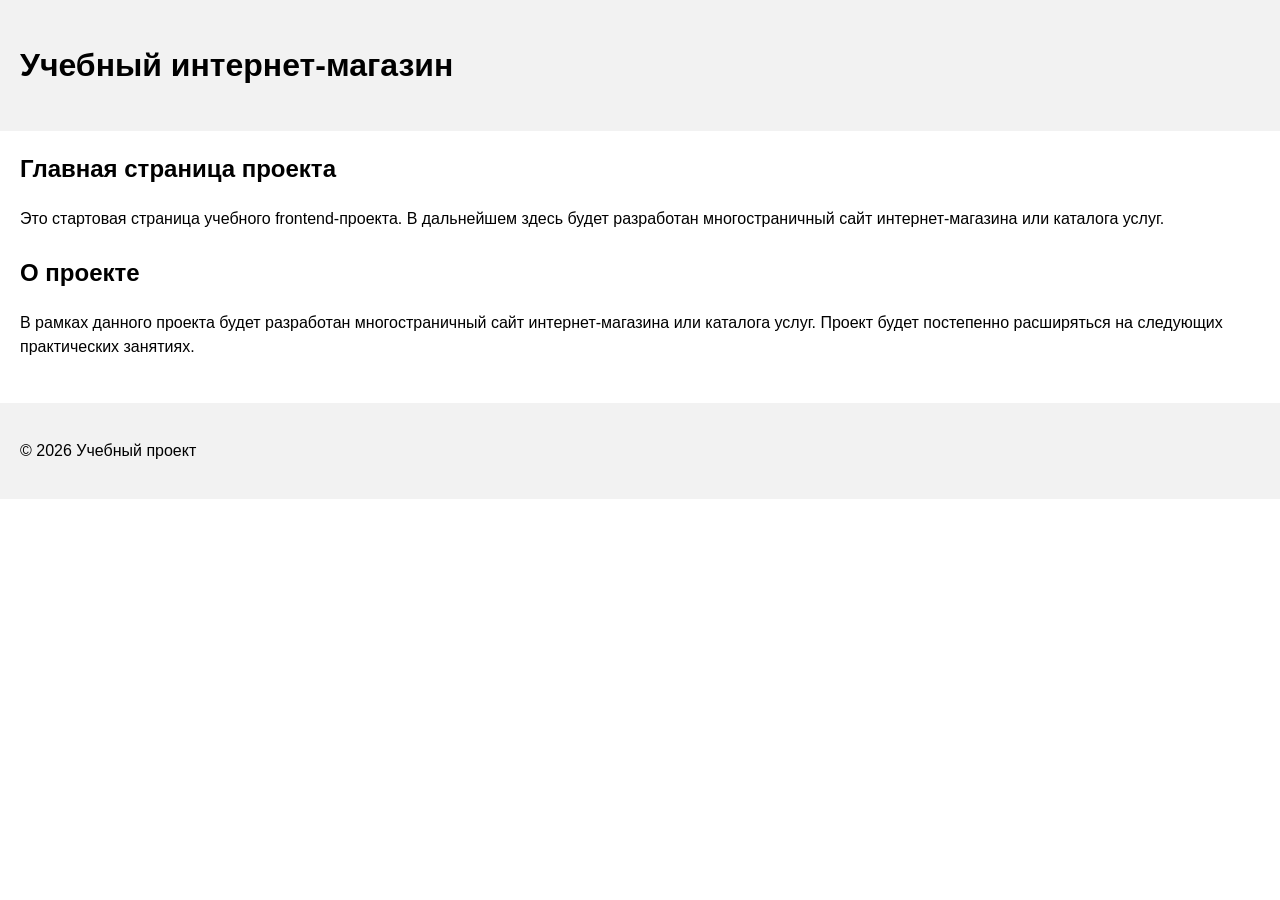
==== index.html @ 3378e0fa "fix: move about section into main" ====
<!DOCTYPE html>
<html lang="ru">
<head>
  <meta charset="UTF-8">
  <meta name="viewport" content="width=device-width, initial-scale=1.0">
  <title>Каталог камней</title>
  <link rel="stylesheet" href="css/style.css">
</head>
<body>
  <header>
    <h1>Учебный интернет-магазин</h1>
  </header>

  <main>
    <section>
      <h2>Главная страница проекта</h2>
      <p>
        Это стартовая страница учебного frontend-проекта.
        В дальнейшем здесь будет разработан многостраничный сайт
        интернет-магазина или каталога услуг.
      </p>
    </section>

    <section>
    <h2>О проекте</h2>
    <p>
        В рамках данного проекта будет разработан многостраничный сайт
        интернет-магазина или каталога услуг. Проект будет постепенно
        расширяться на следующих практических занятиях.
    </p>
    </section>
    
  </main>

    

  <footer>
    <p>&copy; 2026 Учебный проект</p>
  </footer>
</body>
</html>
---- css/style.css ----
body {
  margin: 0;
  font-family: Arial, sans-serif;
  line-height: 1.5;
}

header,
main,
footer {
  padding: 20px;
}

header {
  background-color: #f2f2f2;
}

footer {
  background-color: #f2f2f2;
}

section {
  margin-bottom: 24px;
}

section h2 {
  margin-top: 0;
}
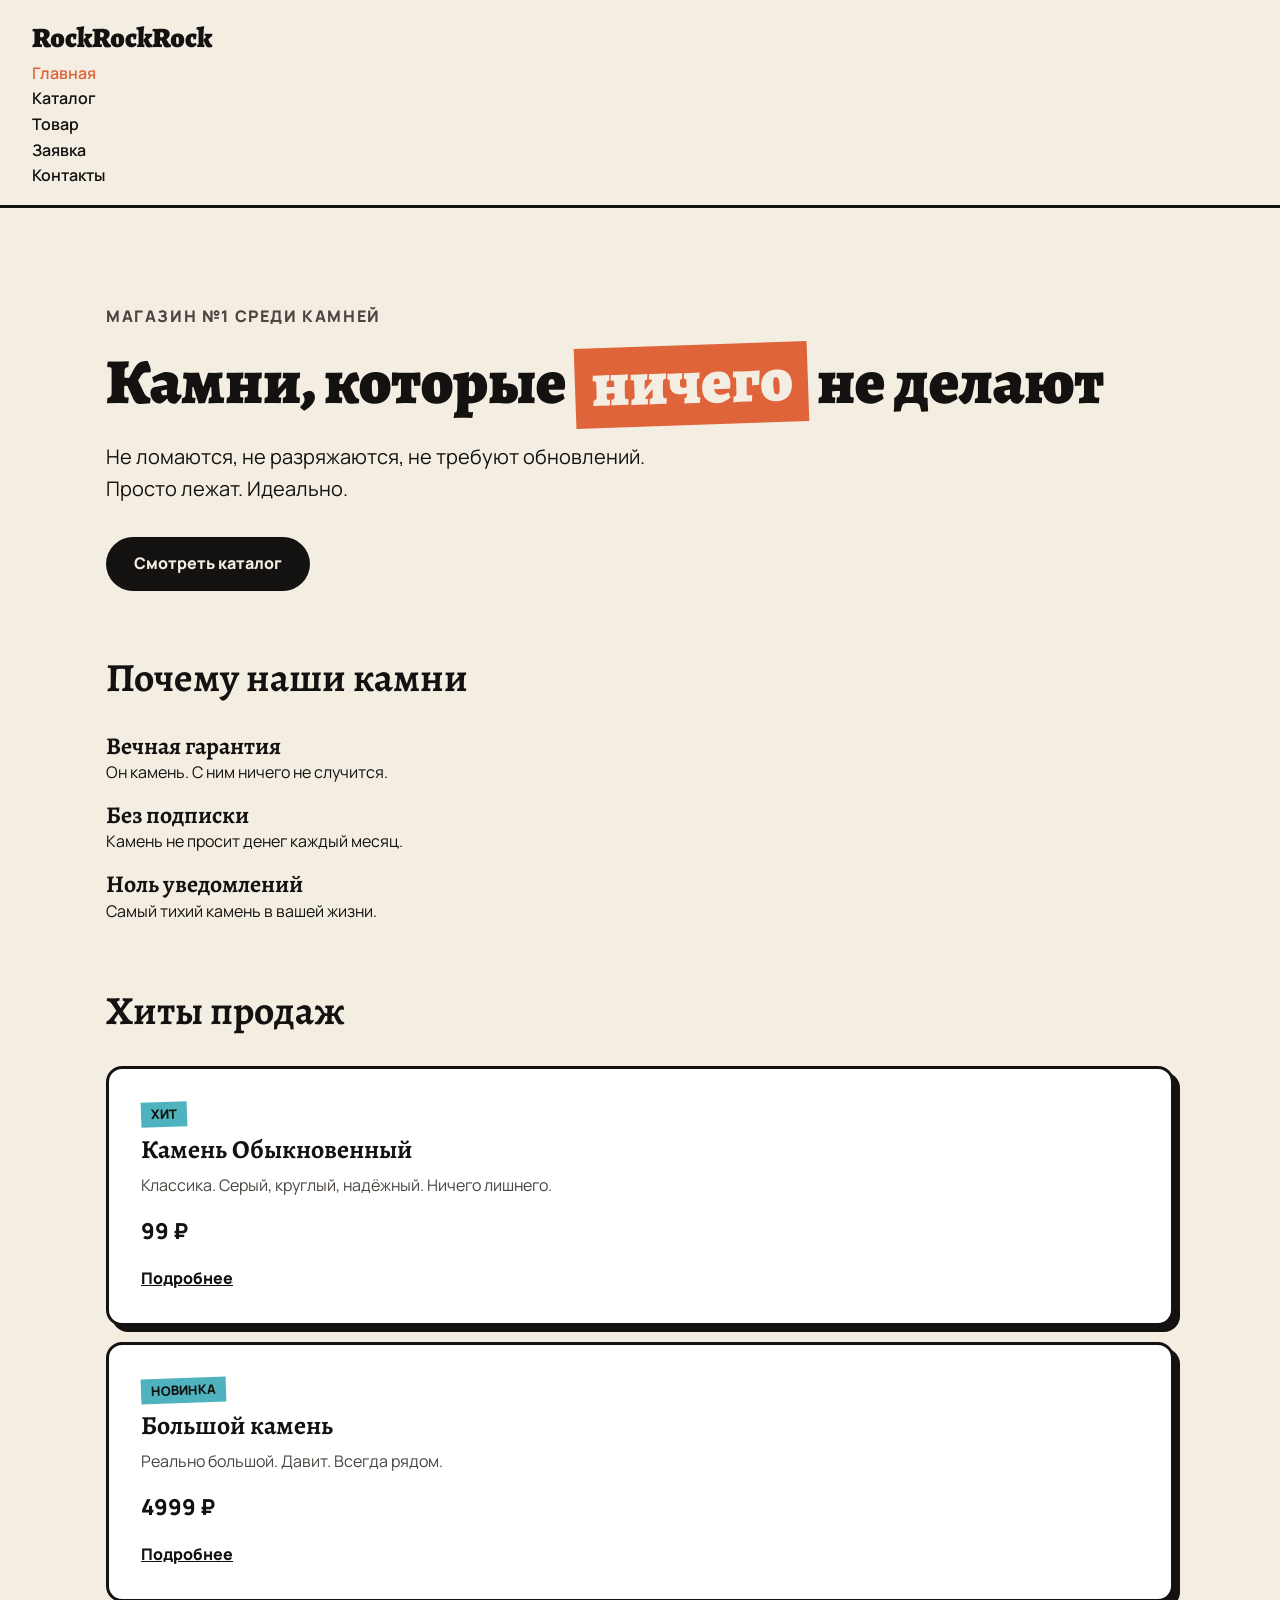
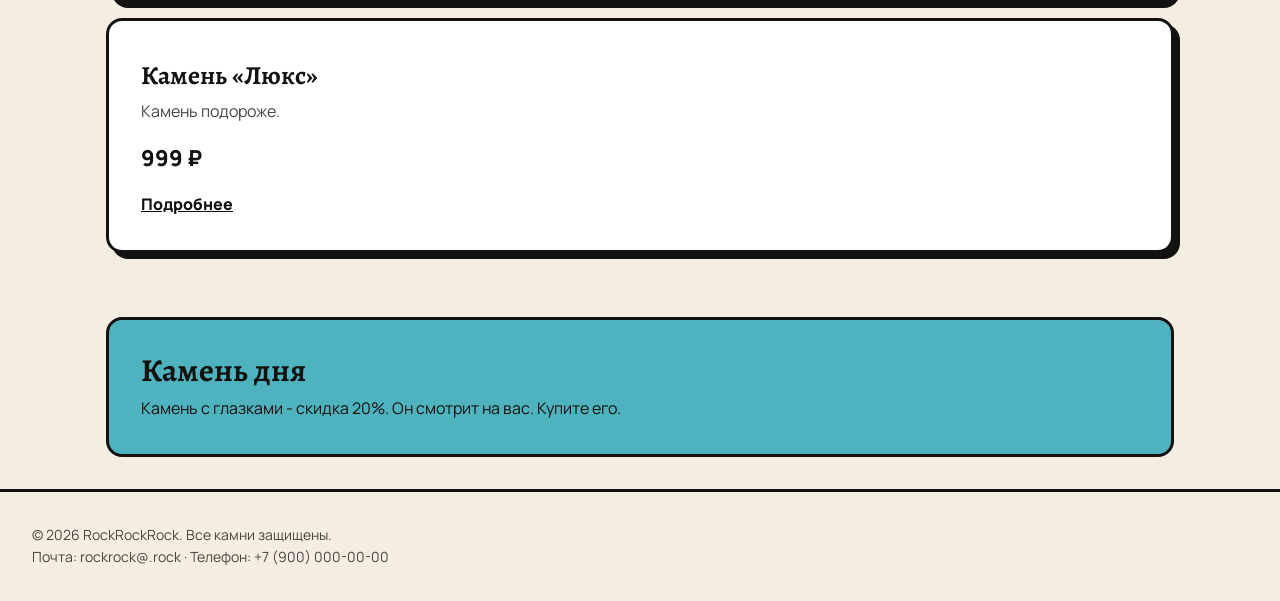
==== commit a6927961: "feat: add home page layout and base styles" ====
--- a/index.html
+++ b/index.html
@@ -1,41 +1,110 @@
 <!DOCTYPE html>
 <html lang="ru">
+
 <head>
-  <meta charset="UTF-8">
-  <meta name="viewport" content="width=device-width, initial-scale=1.0">
-  <title>Каталог камней</title>
-  <link rel="stylesheet" href="css/style.css">
+    <meta charset="UTF-8">
+    <meta name="viewport" content="width=device-width, initial-scale=1.0">
+    <title>RockRockRock</title>
+    <meta name="description" content="Интернет-магазин камней.">
+
+    <link rel="preconnect" href="https://fonts.googleapis.com">
+    <link rel="preconnect" href="https://fonts.gstatic.com" crossorigin>
+    <link
+        href="https://fonts.googleapis.com/css2?family=Alegreya:wght@700;900&family=Manrope:wght@400;500;600;800&display=swap"
+        rel="stylesheet">
+
+    <link rel="stylesheet" href="css/style.css">
 </head>
+
 <body>
-  <header>
-    <h1>Учебный интернет-магазин</h1>
-  </header>
+    <header class="site-header">
+        <a class="site-header__logo" href="index.html">RockRockRock</a>
 
-  <main>
-    <section>
-      <h2>Главная страница проекта</h2>
-      <p>
-        Это стартовая страница учебного frontend-проекта.
-        В дальнейшем здесь будет разработан многостраничный сайт
-        интернет-магазина или каталога услуг.
-      </p>
-    </section>
+        <nav class="site-nav">
+            <ul class="site-nav__list">
+                <li class="site-nav__item"><a class="site-nav__link site-nav__link--active"
+                        href="index.html">Главная</a></li>
+                <li class="site-nav__item"><a class="site-nav__link" href="catalog.html">Каталог</a></li>
+                <li class="site-nav__item"><a class="site-nav__link" href="product.html">Товар</a></li>
+                <li class="site-nav__item"><a class="site-nav__link" href="order.html">Заявка</a></li>
+                <li class="site-nav__item"><a class="site-nav__link" href="contacts.html">Контакты</a></li>
+            </ul>
+        </nav>
+    </header>
 
-    <section>
-    <h2>О проекте</h2>
-    <p>
-        В рамках данного проекта будет разработан многостраничный сайт
-        интернет-магазина или каталога услуг. Проект будет постепенно
-        расширяться на следующих практических занятиях.
-    </p>
-    </section>
-    
-  </main>
 
-    
 
-  <footer>
-    <p>&copy; 2026 Учебный проект</p>
-  </footer>
+    <main class="page">
+        <section class="hero">
+            <p class="hero__label">Магазин №1 среди камней</p>
+            <h1 class="hero__title">Камни, которые <span class="hero__accent">ничего</span> не&nbsp;делают</h1>
+            <p class="hero__text">Не ломаются, не разряжаются, не требуют обновлений. Просто лежат. Идеально.</p>
+            <a class="button" href="catalog.html">Смотреть каталог</a>
+        </section>
+
+        <section class="advantages" id="advantages">
+            <h2 class="section-title">Почему наши камни</h2>
+            <ul class="advantages__list">
+                <li class="advantages__item">
+                    <h3 class="advantages__title">Вечная гарантия</h3>
+                    <p class="advantages__text">Он камень. С ним ничего не случится.</p>
+                </li>
+                <li class="advantages__item">
+                    <h3 class="advantages__title">Без подписки</h3>
+                    <p class="advantages__text">Камень не просит денег каждый месяц.</p>
+                </li>
+                <li class="advantages__item">
+                    <h3 class="advantages__title">Ноль уведомлений</h3>
+                    <p class="advantages__text">Самый тихий камень в вашей жизни.</p>
+                </li>
+            </ul>
+        </section>
+
+
+
+        <section class="popular" id="popular">
+            <h2 class="section-title">Хиты продаж</h2>
+
+            <div class="popular__grid">
+                <article class="product-card">
+                    <span class="product-card__badge">Хит</span>
+                    <h3 class="product-card__title">Камень Обыкновенный</h3>
+                    <p class="product-card__description">Классика. Серый, круглый, надёжный. Ничего лишнего.</p>
+                    <p class="product-card__price">99 ₽</p>
+                    <a class="product-card__link" href="product.html">Подробнее</a>
+                </article>
+
+                <article class="product-card">
+                    <span class="product-card__badge">Новинка</span>
+                    <h3 class="product-card__title">Большой камень</h3>
+                    <p class="product-card__description">Реально большой. Давит. Всегда рядом.</p>
+                    <p class="product-card__price">4999 ₽</p>
+                    <a class="product-card__link" href="product.html">Подробнее</a>
+                </article>
+
+                <article class="product-card">
+                    <h3 class="product-card__title">Камень «Люкс»</h3>
+                    <p class="product-card__description">Камень подороже.</p>
+                    <p class="product-card__price">999 ₽</p>
+                    <a class="product-card__link" href="product.html">Подробнее</a>
+                </article>
+            </div>
+        </section>
+
+        <aside class="promo">
+            <h2 class="promo__title">Камень дня</h2>
+            <p class="promo__text">Камень с глазками - скидка 20%. Он смотрит на вас. Купите его.</p>
+        </aside>
+    </main>
+
+
+
+
+
+    <footer class="site-footer" id="contacts">
+        <p class="site-footer__text">© 2026 RockRockRock. Все камни защищены.</p>
+        <p class="site-footer__text">Почта: rockrock@.rock · Телефон: +7 (900) 000-00-00</p>
+    </footer>
 </body>
+
 </html>
--- a/css/style.css
+++ b/css/style.css
@@ -1,27 +1,215 @@
+:root {
+  --color-bg: #f3ede2;
+  --color-surface: #ffffff;
+  --color-text: #141210;
+  --color-text-muted: #4a4540;
+  --color-accent: #e0643a;
+  --color-accent-2: #4fb3bf;
+  --color-border: #141210;
+
+  --font-text: "Manrope", sans-serif;
+  --font-title: "Alegreya", serif;
+
+  --space-sm: 8px;
+  --space-md: 16px;
+  --space-lg: 32px;
+  --space-xl: 64px;
+
+  --radius-sm: 8px;
+  --radius-md: 16px;
+}
+
+/* сброс стилей */
+*,
+*::before,
+*::after {
+  box-sizing: border-box;
+}
+
+body,
+h1, h2, h3,
+p,
+ul {
+  margin: 0;
+}
+
+ul {
+  padding: 0;
+  list-style: none;
+}
+
+img {
+  max-width: 100%;
+  display: block;
+}
+
+
+/* main */
 body {
-  margin: 0;
-  font-family: Arial, sans-serif;
-  line-height: 1.5;
-}
-
-header,
-main,
-footer {
-  padding: 20px;
-}
-
-header {
-  background-color: #f2f2f2;
-}
-
-footer {
-  background-color: #f2f2f2;
-}
-
-section {
-  margin-bottom: 24px;
-}
-
-section h2 {
-  margin-top: 0;
-}+  font-family: var(--font-text);
+  font-width: 500;
+  font-size: 16px;
+  line-height: 1.6;
+  color: var(--color-text);
+  background-color: var(--color-bg);
+}
+
+h1, h2, h3 {
+  font-family: var(--font-title);
+  line-height: 1.15;
+}
+
+a {
+  color: inherit;
+}
+
+.page {
+  max-width: 1100px;
+  margin: 0 auto;
+  padding: var(--space-lg) var(--space-md);
+}
+
+/* header, navlink, footer */
+
+.site-header {
+  padding: var(--space-md) var(--space-lg);
+  border-bottom: 3px solid var(--color-border);
+  background-color: var(--color-bg);
+}
+
+.site-header__logo {
+  font-family: var(--font-title);
+  font-size: 28px;
+  font-weight: 900;
+  text-decoration: none;
+}
+
+.site-nav__link {
+  font-weight: 600;
+  text-decoration: none;
+}
+
+.site-nav__link--active {
+  color: var(--color-accent);
+}
+
+.site-footer {
+  padding: var(--space-lg);
+  border-top: 3px solid var(--color-border);
+  color: var(--color-text-muted);
+  font-size: 14px;
+}
+
+
+/* смешные заголовки */
+.hero {
+  padding: var(--space-xl) 0;
+}
+
+.hero__label {
+  font-weight: 800;
+  text-transform: uppercase;
+  letter-spacing: 0.1em;
+  color: var(--color-text-muted);
+}
+
+.hero__title {
+  font-size: 64px;
+  font-weight: 900;
+  margin: var(--space-md) 0;
+}
+
+.hero__accent {
+  display: inline-block;
+  background-color: var(--color-accent);
+  color: var(--color-bg);
+  padding: 0 16px 6px;
+  transform: rotate(-2deg);
+}
+
+
+.hero__text {
+  font-size: 20px;
+  max-width: 560px;
+  margin-bottom: var(--space-lg);
+}
+
+.section-title {
+  font-size: 40px;
+  margin-bottom: var(--space-lg);
+}
+
+
+/* Секции, карточки, кнопки, боковая история */
+.advantages,
+.popular {
+  margin-bottom: var(--space-xl);
+}
+
+.advantages__item {
+  margin-bottom: var(--space-md);
+}
+
+.advantages__title {
+  font-size: 24px;
+}
+
+.product-card {
+  background-color: var(--color-surface);
+  border: 3px solid var(--color-border);
+  border-radius: var(--radius-md);
+  padding: var(--space-lg);
+  margin-bottom: var(--space-md);
+  box-shadow: 6px 6px 0 var(--color-border);
+}
+
+.product-card__badge {
+  display: inline-block;
+  background-color: var(--color-accent-2);
+  padding: 2px 10px;
+  font-size: 13px;
+  font-weight: 800;
+  transform: rotate(-2deg);
+  text-transform: uppercase;
+}
+
+.product-card__title {
+  font-size: 26px;
+  margin: var(--space-sm) 0;
+}
+
+.product-card__description {
+  color: var(--color-text-muted);
+}
+
+.product-card__price {
+  font-size: 22px;
+  font-weight: 800;
+  margin: var(--space-md) 0;
+}
+
+.product-card__link {
+  font-weight: 800;
+}
+
+.button {
+  display: inline-block;
+  padding: 14px 28px;
+  background-color: var(--color-text);
+  color: var(--color-bg);
+  font-weight: 800;
+  text-decoration: none;
+  border-radius: 999px;
+}
+
+.promo {
+  background-color: var(--color-accent-2);
+  border: 3px solid var(--color-border);
+  border-radius: var(--radius-md);
+  padding: var(--space-lg);
+}
+
+.promo__title {
+  font-size: 32px;
+  margin-bottom: var(--space-sm);
+}
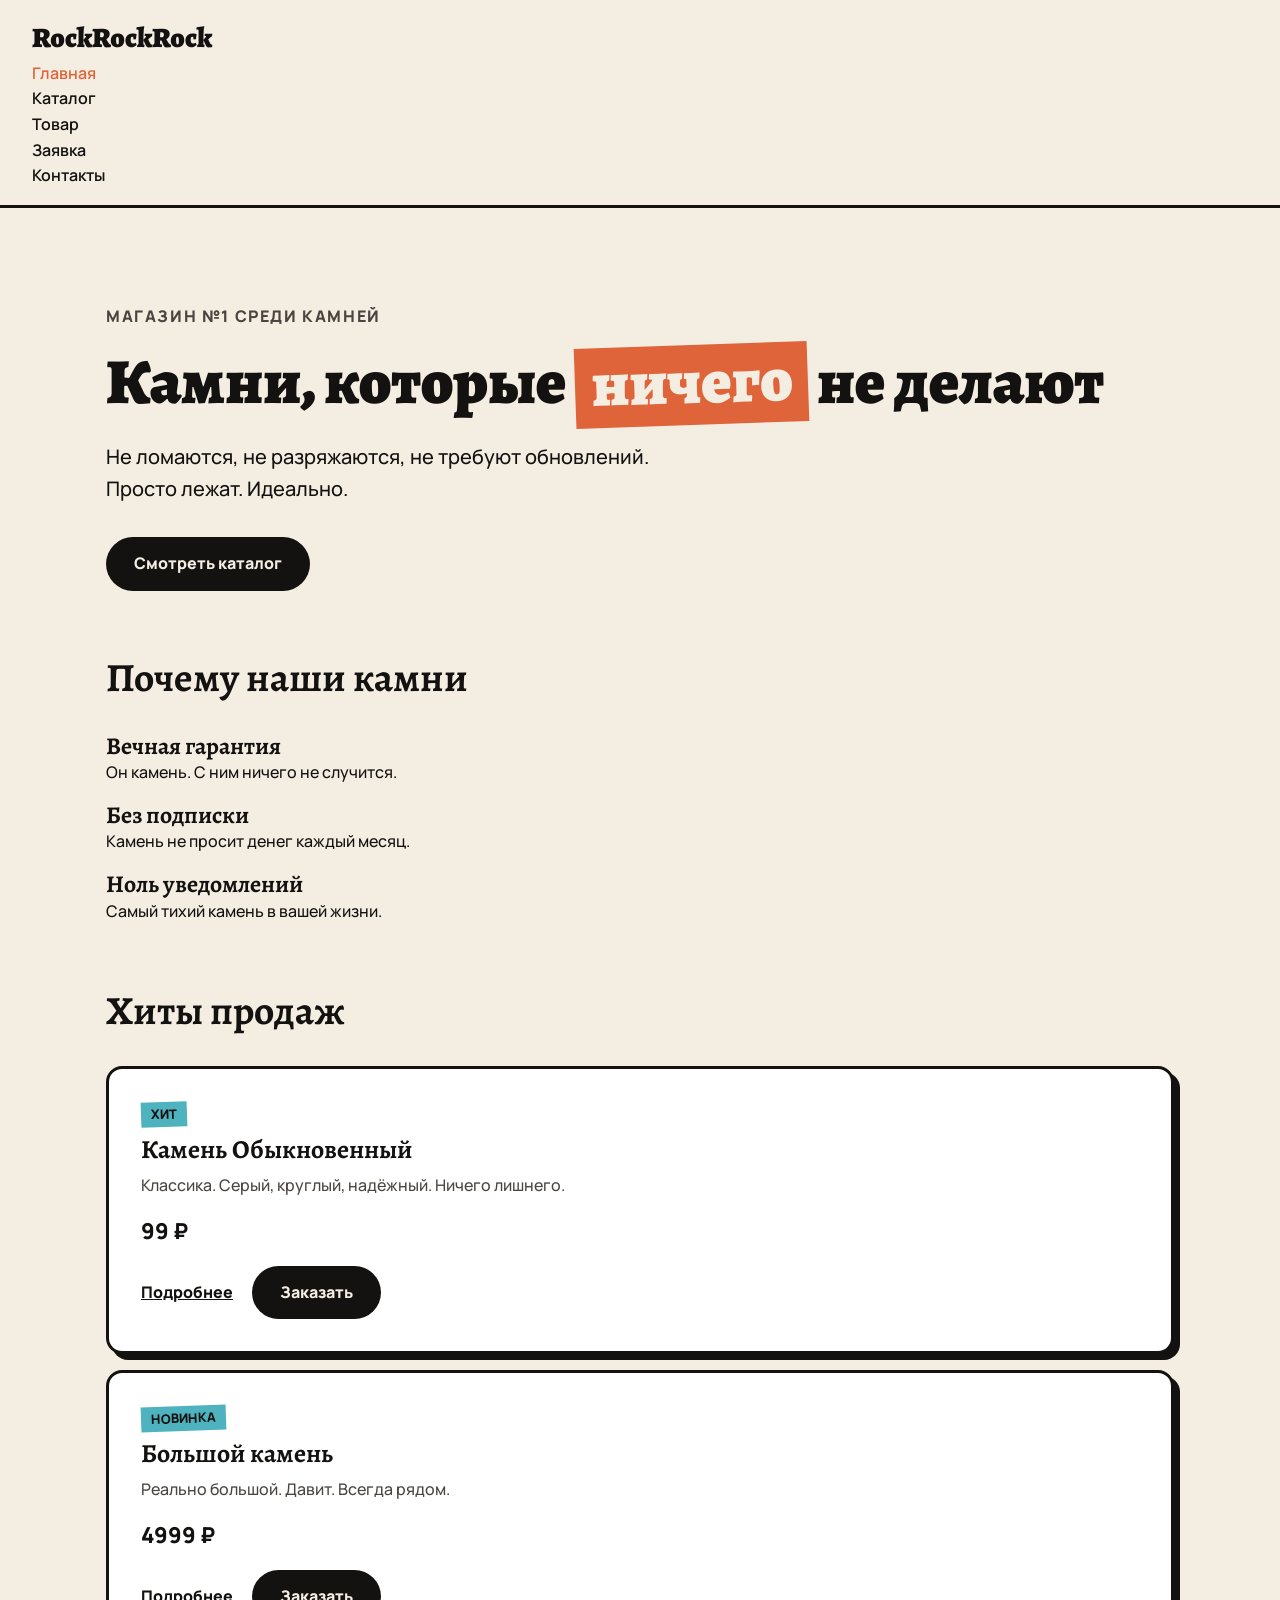
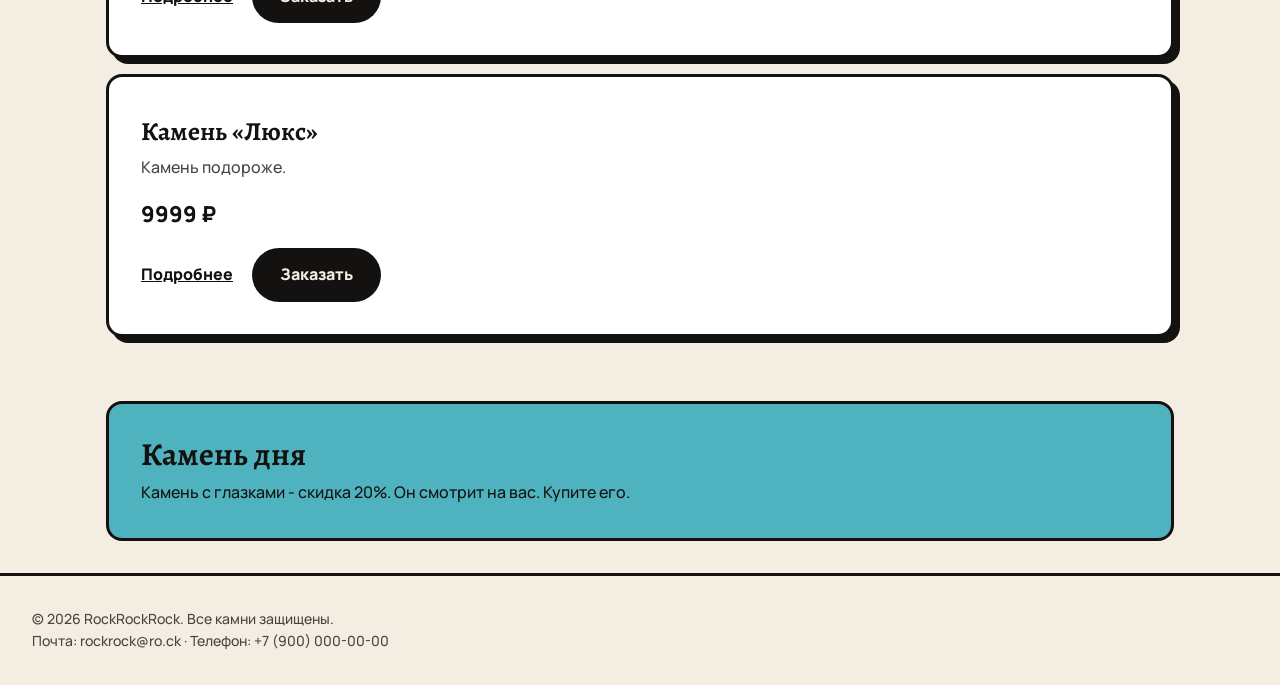
==== commit 3e33b5f3: "feat: add order form with modal dialog and validation" ====
--- a/index.html
+++ b/index.html
@@ -14,6 +14,8 @@
         rel="stylesheet">
 
     <link rel="stylesheet" href="css/style.css">
+    <script src="js/main.js" defer></script>
+
 </head>
 
 <body>
@@ -40,6 +42,7 @@
             <h1 class="hero__title">Камни, которые <span class="hero__accent">ничего</span> не&nbsp;делают</h1>
             <p class="hero__text">Не ломаются, не разряжаются, не требуют обновлений. Просто лежат. Идеально.</p>
             <a class="button" href="catalog.html">Смотреть каталог</a>
+
         </section>
 
         <section class="advantages" id="advantages">
@@ -72,6 +75,10 @@
                     <p class="product-card__description">Классика. Серый, круглый, надёжный. Ничего лишнего.</p>
                     <p class="product-card__price">99 ₽</p>
                     <a class="product-card__link" href="product.html">Подробнее</a>
+                    <button class="button product-card__button" type="button" data-product="Камень Обыкновенный">
+                        Заказать
+                    </button>
+
                 </article>
 
                 <article class="product-card">
@@ -80,13 +87,19 @@
                     <p class="product-card__description">Реально большой. Давит. Всегда рядом.</p>
                     <p class="product-card__price">4999 ₽</p>
                     <a class="product-card__link" href="product.html">Подробнее</a>
+                    <button class="button product-card__button" type="button" data-product="Большой камень">
+                        Заказать
+                    </button>
                 </article>
 
                 <article class="product-card">
                     <h3 class="product-card__title">Камень «Люкс»</h3>
                     <p class="product-card__description">Камень подороже.</p>
-                    <p class="product-card__price">999 ₽</p>
+                    <p class="product-card__price">9999 ₽</p>
                     <a class="product-card__link" href="product.html">Подробнее</a>
+                    <button class="button product-card__button" type="button" data-product="Камень «Люкс»">
+                        Заказать
+                    </button>
                 </article>
             </div>
         </section>
@@ -95,6 +108,71 @@
             <h2 class="promo__title">Камень дня</h2>
             <p class="promo__text">Камень с глазками - скидка 20%. Он смотрит на вас. Купите его.</p>
         </aside>
+
+
+        <!-- модальное окно -->
+        <dialog class="order-dialog" id="order-dialog" aria-labelledby="order-dialog-title">
+            <h2 class="order-dialog__title" id="order-dialog-title">Оформление заявки</h2>
+
+            <form class="order-form" id="order-form" action="#" method="post" novalidate>
+                <input id="selected-product" name="selected-product" type="hidden">
+
+                <div class="order-form__field">
+                    <label class="order-form__label" for="order-name">Имя</label>
+                    <input class="order-form__input" id="order-name" name="name" type="text"
+                        placeholder="Как вас зовут?" minlength="2" autocomplete="given-name" required>
+                </div>
+
+                <div class="order-form__field">
+                    <label class="order-form__label" for="order-email">E-mail</label>
+                    <input class="order-form__input" id="order-email" name="email" type="email"
+                        placeholder="example@mail.ru" autocomplete="email" required>
+                </div>
+
+                <div class="order-form__field">
+                    <label class="order-form__label" for="order-phone">Телефон</label>
+                    <input class="order-form__input" id="order-phone" name="phone" type="tel" inputmode="tel"
+                        placeholder="+7 (900) 000-00-00" pattern="^\+7 \(\d{3}\) \d{3}-\d{2}-\d{2}$" required>
+                    <small class="order-form__hint">Формат: +7 (900) 000-00-00</small>
+                </div>
+
+                <div class="order-form__field">
+                    <label class="order-form__label" for="order-date">Когда доставить камень</label>
+                    <input class="order-form__input" id="order-date" name="date" type="date">
+                </div>
+
+                <div class="order-form__field">
+                    <label class="order-form__label" for="order-topic">Тема заявки</label>
+                    <select class="order-form__input" id="order-topic" name="topic" required>
+                        <option value="">Выберите тему</option>
+                        <option value="product">Заказ камня</option>
+                        <option value="consultation">Консультация по камням</option>
+                        <option value="delivery">Доставка</option>
+                    </select>
+                </div>
+
+                <div class="order-form__field">
+                    <label class="order-form__label" for="order-comment">Комментарий</label>
+                    <textarea class="order-form__input" id="order-comment" name="comment" rows="4"
+                        placeholder="Пожелания к камню"></textarea>
+                </div>
+
+                <div class="order-form__field order-form__field--checkbox">
+                    <input id="order-agreement" name="agreement" type="checkbox" required>
+                    <label for="order-agreement">Я согласен на обработку данных</label>
+                </div>
+
+                <div class="order-form__actions">
+                    <button class="button button--ghost" type="button" id="close-order-dialog">Закрыть</button>
+                    <button class="button" type="submit">Отправить заявку</button>
+                </div>
+            </form>
+        </dialog>
+
+        <p class="success-message" id="success-message" role="status" hidden>
+            Форма успешно отправлена! Камень уже собирается в путь.
+        </p>
+
     </main>
 
 
@@ -103,7 +181,7 @@
 
     <footer class="site-footer" id="contacts">
         <p class="site-footer__text">© 2026 RockRockRock. Все камни защищены.</p>
-        <p class="site-footer__text">Почта: rockrock@.rock · Телефон: +7 (900) 000-00-00</p>
+        <p class="site-footer__text">Почта: rockrock@ro.ck · Телефон: +7 (900) 000-00-00</p>
     </footer>
 </body>
 
--- a/css/style.css
+++ b/css/style.css
@@ -17,6 +17,8 @@
 
   --radius-sm: 8px;
   --radius-md: 16px;
+  --color-danger: #c62828;
+
 }
 
 /* сброс стилей */
@@ -47,7 +49,7 @@
 /* main */
 body {
   font-family: var(--font-text);
-  font-width: 500;
+  font-weight: 500;
   font-size: 16px;
   line-height: 1.6;
   color: var(--color-text);
@@ -140,7 +142,7 @@
 }
 
 
-/* Секции, карточки, кнопки, боковая история */
+/* секции, карточки, кнопки, боковая история */
 .advantages,
 .popular {
   margin-bottom: var(--space-xl);
@@ -213,3 +215,104 @@
   font-size: 32px;
   margin-bottom: var(--space-sm);
 }
+
+/* кнопки-теги button */
+button.button {
+  border: none;
+  font: inherit;
+  font-weight: 800;
+  cursor: pointer;
+}
+
+.button--ghost {
+  background-color: transparent;
+  color: var(--color-text);
+  box-shadow: inset 0 0 0 3px var(--color-border);
+}
+
+.product-card__button {
+  margin-left: var(--space-md);
+}
+
+/* модальное окно */
+.order-dialog {
+  width: min(100% - 32px, 560px);
+  padding: var(--space-lg);
+  background-color: var(--color-bg);
+  color: var(--color-text);
+  border: 3px solid var(--color-border);
+  border-radius: var(--radius-md);
+  box-shadow: 8px 8px 0 var(--color-border);
+}
+
+.order-dialog::backdrop {
+  background-color: rgba(20, 18, 16, 0.6);
+}
+
+.order-dialog__title {
+  font-size: 32px;
+  margin-bottom: var(--space-lg);
+}
+
+/* форма */
+.order-form__field {
+  margin-bottom: var(--space-md);
+}
+
+.order-form__label {
+  display: block;
+  margin-bottom: 6px;
+  font-weight: 800;
+}
+
+.order-form__input {
+  width: 100%;
+  padding: 10px 14px;
+  background-color: var(--color-surface);
+  border: 2px solid var(--color-border);
+  border-radius: var(--radius-sm);
+  font: inherit;
+}
+
+.order-form__input:focus-visible {
+  outline: 3px solid var(--color-accent-2);
+  outline-offset: 2px;
+}
+
+.order-form__input[aria-invalid="true"] {
+  border-color: var(--color-danger);
+  background-color: #fdecea;
+}
+
+.order-form__hint {
+  display: block;
+  margin-top: 4px;
+  color: var(--color-text-muted);
+  font-size: 13px;
+}
+
+.order-form__field--checkbox {
+  display: flex;
+  align-items: center;
+  gap: var(--space-sm);
+}
+
+.order-form__actions {
+  display: flex;
+  justify-content: flex-end;
+  gap: var(--space-sm);
+  margin-top: var(--space-lg);
+}
+
+/* сообщение об успехе */
+.success-message {
+  position: fixed;
+  right: 24px;
+  bottom: 24px;
+  z-index: 100;
+  padding: var(--space-md) var(--space-lg);
+  background-color: var(--color-accent-2);
+  border: 3px solid var(--color-border);
+  box-shadow: 6px 6px 0 var(--color-border);
+  font-weight: 800;
+}
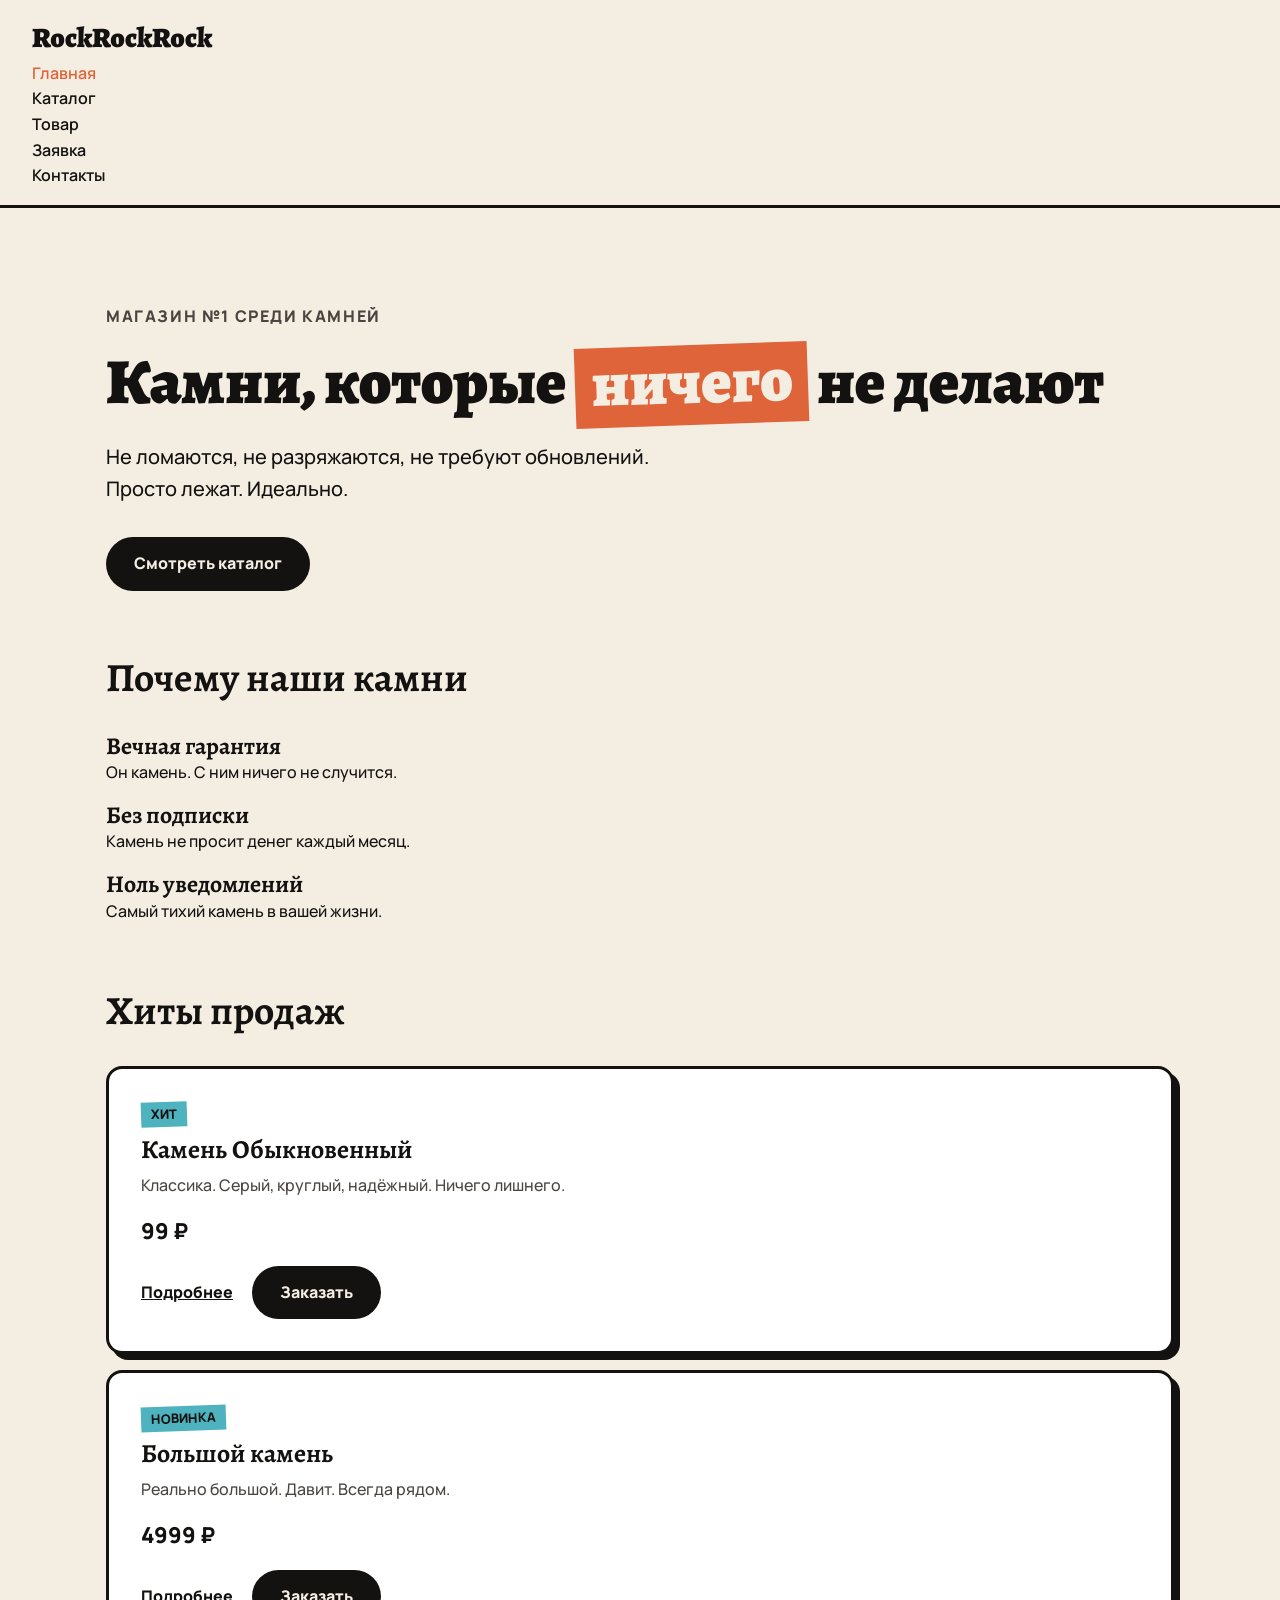
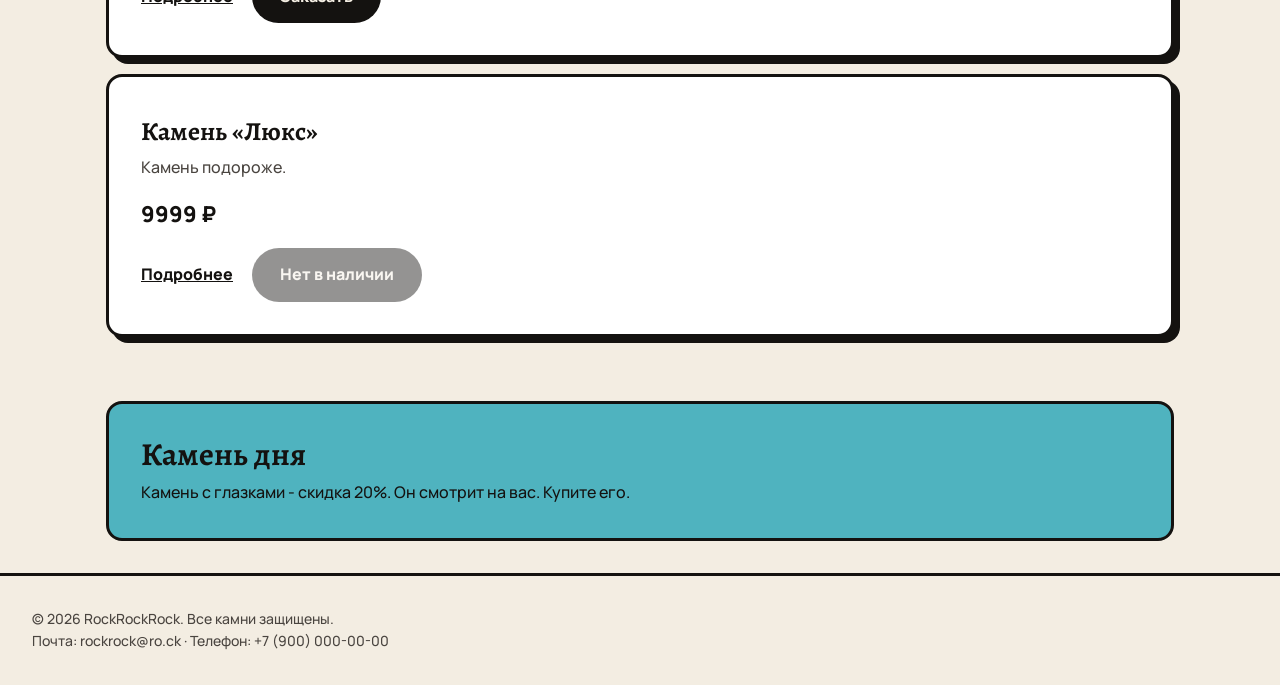
==== commit 052633fc: "feat: organize CSS, add variables and interface states" ====
--- a/index.html
+++ b/index.html
@@ -97,8 +97,8 @@
                     <p class="product-card__description">Камень подороже.</p>
                     <p class="product-card__price">9999 ₽</p>
                     <a class="product-card__link" href="product.html">Подробнее</a>
-                    <button class="button product-card__button" type="button" data-product="Камень «Люкс»">
-                        Заказать
+                    <button class="button product-card__button" type="button" data-product="Камень «Люкс»" disabled>
+                        Нет в наличии
                     </button>
                 </article>
             </div>
--- a/css/style.css
+++ b/css/style.css
@@ -1,4 +1,8 @@
+/* =========================================
+   1. ПЕРЕМЕННЫЕ
+   ========================================= */
 :root {
+  /* цвета */
   --color-bg: #f3ede2;
   --color-surface: #ffffff;
   --color-text: #141210;
@@ -6,22 +10,39 @@
   --color-accent: #e0643a;
   --color-accent-2: #4fb3bf;
   --color-border: #141210;
-
+  --color-danger: #c62828;
+  --color-danger-bg: #fdecea;
+  --color-backdrop: rgba(20, 18, 16, 0.6);
+
+  /* шрифты */
   --font-text: "Manrope", sans-serif;
   --font-title: "Alegreya", serif;
 
+  /* отступы */
+  --space-xs: 4px;
   --space-sm: 8px;
   --space-md: 16px;
   --space-lg: 32px;
   --space-xl: 64px;
 
+  /* скругления */
   --radius-sm: 8px;
   --radius-md: 16px;
-  --color-danger: #c62828;
-
-}
-
-/* сброс стилей */
+  --radius-pill: 999px;
+
+  /* обводки и тени */
+  --border: 3px solid var(--color-border);
+  --shadow: 6px 6px 0 var(--color-border);
+  --shadow-lg: 10px 10px 0 var(--color-border);
+
+  /* анимация */
+  --transition: 0.15s ease;
+}
+
+
+/* =========================================
+   2. СБРОС СТИЛЕЙ
+   ========================================= */
 *,
 *::before,
 *::after {
@@ -46,7 +67,9 @@
 }
 
 
-/* main */
+/* =========================================
+   3. БАЗОВЫЕ СТИЛИ
+   ========================================= */
 body {
   font-family: var(--font-text);
   font-weight: 500;
@@ -63,6 +86,14 @@
 
 a {
   color: inherit;
+  transition: color var(--transition);
+}
+
+/* единый видимый фокус для всех ссылок и кнопок */
+a:focus-visible,
+button:focus-visible {
+  outline: 3px solid var(--color-accent-2);
+  outline-offset: 3px;
 }
 
 .page {
@@ -71,11 +102,71 @@
   padding: var(--space-lg) var(--space-md);
 }
 
-/* header, navlink, footer */
-
+.section-title {
+  font-size: 40px;
+  margin-bottom: var(--space-lg);
+}
+
+
+/* =========================================
+   4. КНОПКИ
+   ========================================= */
+.button {
+  display: inline-block;
+  padding: 14px 28px;
+  background-color: var(--color-text);
+  color: var(--color-bg);
+  font-weight: 800;
+  text-decoration: none;
+  border-radius: var(--radius-pill);
+  transition: transform var(--transition), box-shadow var(--transition), background-color var(--transition);
+}
+
+button.button {
+  border: none;
+  font: inherit;
+  font-weight: 800;
+  cursor: pointer;
+}
+
+/* наведение — кнопка «приподнимается» */
+.button:hover:not(:disabled) {
+  background-color: var(--color-accent);
+  transform: translate(-2px, -2px);
+  box-shadow: 4px 4px 0 var(--color-border);
+}
+
+/* нажатие — кнопка «вдавливается» обратно */
+.button:active:not(:disabled) {
+  transform: translate(0, 0);
+  box-shadow: none;
+}
+
+.button--ghost {
+  background-color: transparent;
+  color: var(--color-text);
+  box-shadow: inset 0 0 0 3px var(--color-border);
+}
+
+.button--ghost:hover:not(:disabled) {
+  background-color: var(--color-text);
+  color: var(--color-bg);
+}
+
+/* выключенная кнопка */
+.button:disabled,
+.button--disabled {
+  opacity: 0.45;
+  cursor: not-allowed;
+}
+
+
+/* =========================================
+   5. ШАПКА И НАВИГАЦИЯ
+   ========================================= */
 .site-header {
   padding: var(--space-md) var(--space-lg);
-  border-bottom: 3px solid var(--color-border);
+  border-bottom: var(--border);
   background-color: var(--color-bg);
 }
 
@@ -91,19 +182,20 @@
   text-decoration: none;
 }
 
+.site-nav__link:hover {
+  color: var(--color-accent);
+  text-decoration: underline;
+  text-underline-offset: 4px;
+}
+
 .site-nav__link--active {
   color: var(--color-accent);
 }
 
-.site-footer {
-  padding: var(--space-lg);
-  border-top: 3px solid var(--color-border);
-  color: var(--color-text-muted);
-  font-size: 14px;
-}
-
-
-/* смешные заголовки */
+
+/* =========================================
+   6. HERO
+   ========================================= */
 .hero {
   padding: var(--space-xl) 0;
 }
@@ -129,20 +221,16 @@
   transform: rotate(-2deg);
 }
 
-
 .hero__text {
   font-size: 20px;
   max-width: 560px;
   margin-bottom: var(--space-lg);
 }
 
-.section-title {
-  font-size: 40px;
-  margin-bottom: var(--space-lg);
-}
-
-
-/* секции, карточки, кнопки, боковая история */
+
+/* =========================================
+   7. ПРЕИМУЩЕСТВА
+   ========================================= */
 .advantages,
 .popular {
   margin-bottom: var(--space-xl);
@@ -156,13 +244,24 @@
   font-size: 24px;
 }
 
+
+/* =========================================
+   8. КАРТОЧКИ ТОВАРОВ
+   ========================================= */
 .product-card {
   background-color: var(--color-surface);
-  border: 3px solid var(--color-border);
+  border: var(--border);
   border-radius: var(--radius-md);
   padding: var(--space-lg);
   margin-bottom: var(--space-md);
-  box-shadow: 6px 6px 0 var(--color-border);
+  box-shadow: var(--shadow);
+  transition: transform var(--transition), box-shadow var(--transition);
+}
+
+/* карточка приподнимается при наведении */
+.product-card:hover {
+  transform: translate(-4px, -4px);
+  box-shadow: var(--shadow-lg);
 }
 
 .product-card__badge {
@@ -194,19 +293,21 @@
   font-weight: 800;
 }
 
-.button {
-  display: inline-block;
-  padding: 14px 28px;
-  background-color: var(--color-text);
-  color: var(--color-bg);
-  font-weight: 800;
-  text-decoration: none;
-  border-radius: 999px;
-}
-
+.product-card__link:hover {
+  color: var(--color-accent);
+}
+
+.product-card__button {
+  margin-left: var(--space-md);
+}
+
+
+/* =========================================
+   9. БОКОВОЙ БЛОК
+   ========================================= */
 .promo {
   background-color: var(--color-accent-2);
-  border: 3px solid var(--color-border);
+  border: var(--border);
   border-radius: var(--radius-md);
   padding: var(--space-lg);
 }
@@ -216,37 +317,22 @@
   margin-bottom: var(--space-sm);
 }
 
-/* кнопки-теги button */
-button.button {
-  border: none;
-  font: inherit;
-  font-weight: 800;
-  cursor: pointer;
-}
-
-.button--ghost {
-  background-color: transparent;
-  color: var(--color-text);
-  box-shadow: inset 0 0 0 3px var(--color-border);
-}
-
-.product-card__button {
-  margin-left: var(--space-md);
-}
-
-/* модальное окно */
+
+/* =========================================
+   10. МОДАЛЬНОЕ ОКНО
+   ========================================= */
 .order-dialog {
   width: min(100% - 32px, 560px);
   padding: var(--space-lg);
   background-color: var(--color-bg);
   color: var(--color-text);
-  border: 3px solid var(--color-border);
+  border: var(--border);
   border-radius: var(--radius-md);
-  box-shadow: 8px 8px 0 var(--color-border);
+  box-shadow: var(--shadow-lg);
 }
 
 .order-dialog::backdrop {
-  background-color: rgba(20, 18, 16, 0.6);
+  background-color: var(--color-backdrop);
 }
 
 .order-dialog__title {
@@ -254,14 +340,17 @@
   margin-bottom: var(--space-lg);
 }
 
-/* форма */
+
+/* =========================================
+   11. ФОРМА
+   ========================================= */
 .order-form__field {
   margin-bottom: var(--space-md);
 }
 
 .order-form__label {
   display: block;
-  margin-bottom: 6px;
+  margin-bottom: var(--space-xs);
   font-weight: 800;
 }
 
@@ -272,21 +361,29 @@
   border: 2px solid var(--color-border);
   border-radius: var(--radius-sm);
   font: inherit;
-}
-
-.order-form__input:focus-visible {
-  outline: 3px solid var(--color-accent-2);
-  outline-offset: 2px;
+  transition: border-color var(--transition), box-shadow var(--transition);
+}
+
+/* поле при наведении */
+.order-form__input:hover {
+  border-color: var(--color-accent-2);
+}
+
+/* поле в фокусе (кликом или табом) */
+.order-form__input:focus {
+  outline: none;
+  border-color: var(--color-accent-2);
+  box-shadow: 4px 4px 0 var(--color-border);
 }
 
 .order-form__input[aria-invalid="true"] {
   border-color: var(--color-danger);
-  background-color: #fdecea;
+  background-color: var(--color-danger-bg);
 }
 
 .order-form__hint {
   display: block;
-  margin-top: 4px;
+  margin-top: var(--space-xs);
   color: var(--color-text-muted);
   font-size: 13px;
 }
@@ -295,6 +392,14 @@
   display: flex;
   align-items: center;
   gap: var(--space-sm);
+}
+
+/* чекбокс в цвет акцента */
+.order-form__field--checkbox input {
+  width: 20px;
+  height: 20px;
+  accent-color: var(--color-accent);
+  cursor: pointer;
 }
 
 .order-form__actions {
@@ -304,15 +409,29 @@
   margin-top: var(--space-lg);
 }
 
-/* сообщение об успехе */
+
+/* =========================================
+   12. СООБЩЕНИЕ ОБ УСПЕХЕ
+   ========================================= */
 .success-message {
   position: fixed;
-  right: 24px;
-  bottom: 24px;
+  right: var(--space-lg);
+  bottom: var(--space-lg);
   z-index: 100;
   padding: var(--space-md) var(--space-lg);
   background-color: var(--color-accent-2);
-  border: 3px solid var(--color-border);
-  box-shadow: 6px 6px 0 var(--color-border);
-  font-weight: 800;
-}
+  border: var(--border);
+  box-shadow: var(--shadow);
+  font-weight: 800;
+}
+
+
+/* =========================================
+   13. ПОДВАЛ
+   ========================================= */
+.site-footer {
+  padding: var(--space-lg);
+  border-top: var(--border);
+  color: var(--color-text-muted);
+  font-size: 14px;
+}
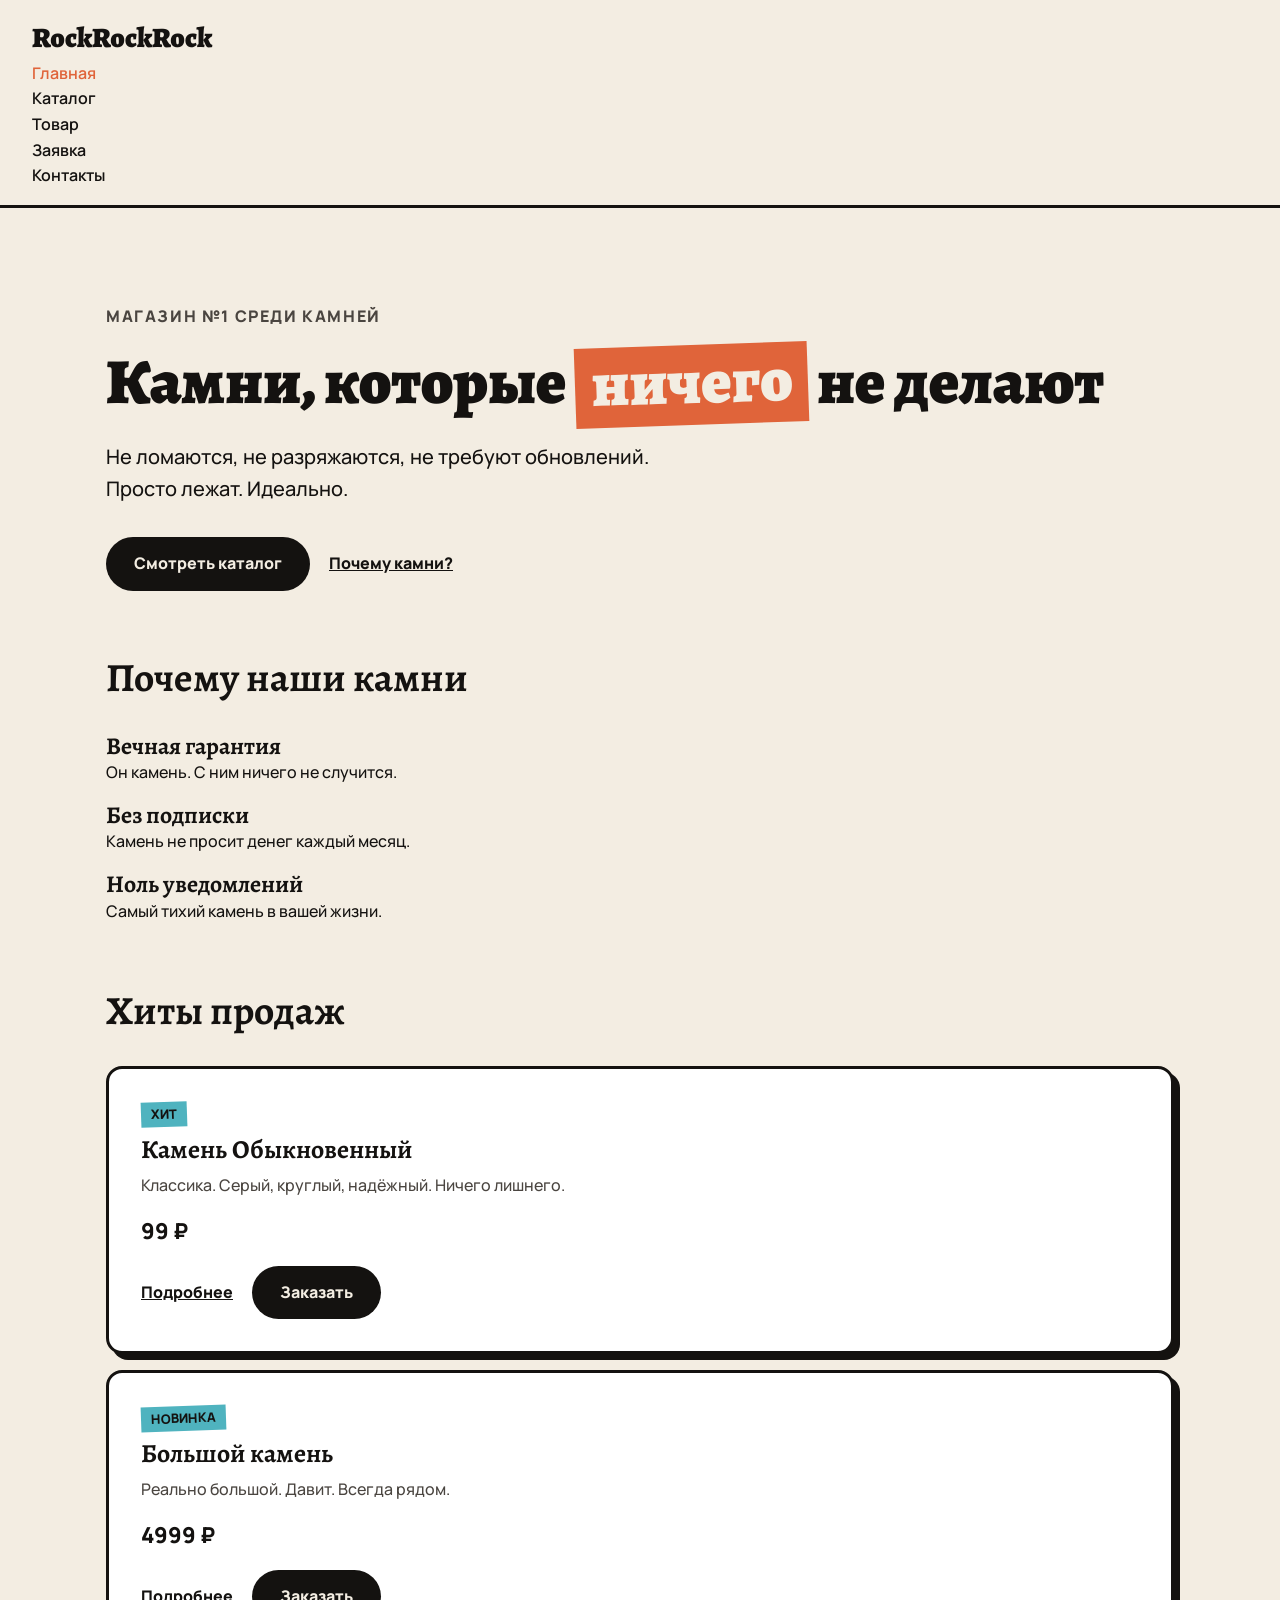
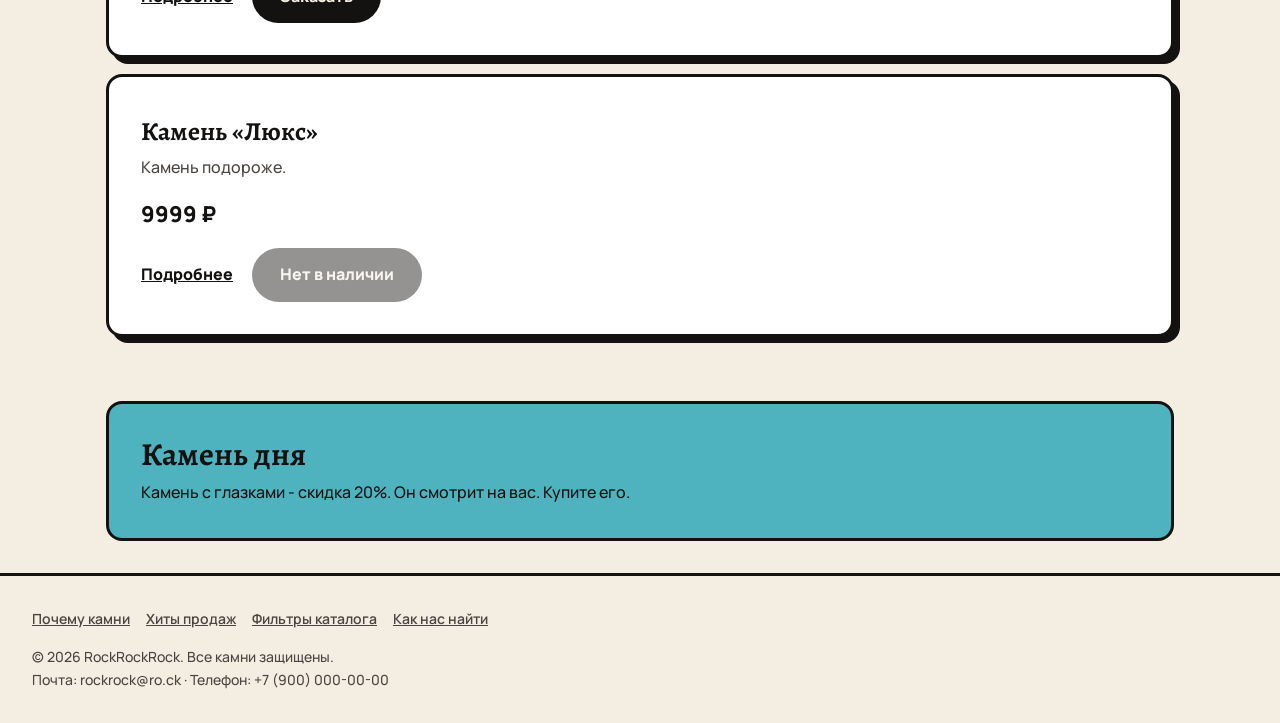
==== commit 45fc7edb: "feat: add catalog, product, order and contacts pages with navigation" ====
--- a/index.html
+++ b/index.html
@@ -4,8 +4,10 @@
 <head>
     <meta charset="UTF-8">
     <meta name="viewport" content="width=device-width, initial-scale=1.0">
-    <title>RockRockRock</title>
-    <meta name="description" content="Интернет-магазин камней.">
+    <title>RockRockRock - камни, которые ничего не делают</title>
+    <meta name="description"
+        content="Интернет-магазин камней: офисные, подарочные и премиальные камни. Хиты продаж и доставка.">
+
 
     <link rel="preconnect" href="https://fonts.googleapis.com">
     <link rel="preconnect" href="https://fonts.gstatic.com" crossorigin>
@@ -22,10 +24,10 @@
     <header class="site-header">
         <a class="site-header__logo" href="index.html">RockRockRock</a>
 
-        <nav class="site-nav">
+        <nav class="site-nav" aria-label="Основная навигация">
             <ul class="site-nav__list">
                 <li class="site-nav__item"><a class="site-nav__link site-nav__link--active"
-                        href="index.html">Главная</a></li>
+                        href="index.html" aria-current="page">Главная</a></li>
                 <li class="site-nav__item"><a class="site-nav__link" href="catalog.html">Каталог</a></li>
                 <li class="site-nav__item"><a class="site-nav__link" href="product.html">Товар</a></li>
                 <li class="site-nav__item"><a class="site-nav__link" href="order.html">Заявка</a></li>
@@ -42,6 +44,8 @@
             <h1 class="hero__title">Камни, которые <span class="hero__accent">ничего</span> не&nbsp;делают</h1>
             <p class="hero__text">Не ломаются, не разряжаются, не требуют обновлений. Просто лежат. Идеально.</p>
             <a class="button" href="catalog.html">Смотреть каталог</a>
+            <a class="hero__link" href="#advantages">Почему камни?</a>
+
 
         </section>
 
@@ -180,9 +184,18 @@
 
 
     <footer class="site-footer" id="contacts">
+        <nav class="footer-nav" aria-label="Быстрые ссылки">
+            <ul class="footer-nav__list">
+                <li><a class="footer-nav__link" href="index.html#advantages">Почему камни</a></li>
+                <li><a class="footer-nav__link" href="index.html#popular">Хиты продаж</a></li>
+                <li><a class="footer-nav__link" href="catalog.html#filters">Фильтры каталога</a></li>
+                <li><a class="footer-nav__link" href="contacts.html#address">Как нас найти</a></li>
+            </ul>
+        </nav>
         <p class="site-footer__text">© 2026 RockRockRock. Все камни защищены.</p>
         <p class="site-footer__text">Почта: rockrock@ro.ck · Телефон: +7 (900) 000-00-00</p>
     </footer>
+
 </body>
 
 </html>
--- a/css/style.css
+++ b/css/style.css
@@ -50,7 +50,9 @@
 }
 
 body,
-h1, h2, h3,
+h1,
+h2,
+h3,
 p,
 ul {
   margin: 0;
@@ -70,6 +72,17 @@
 /* =========================================
    3. БАЗОВЫЕ СТИЛИ
    ========================================= */
+
+html {
+  scroll-behavior: smooth;
+}
+
+:target {
+  outline: 3px dashed var(--color-accent);
+  outline-offset: 8px;
+  scroll-margin-top: var(--space-lg);
+}
+
 body {
   font-family: var(--font-text);
   font-weight: 500;
@@ -79,7 +92,9 @@
   background-color: var(--color-bg);
 }
 
-h1, h2, h3 {
+h1,
+h2,
+h3 {
   font-family: var(--font-title);
   line-height: 1.15;
 }
@@ -435,3 +450,175 @@
   color: var(--color-text-muted);
   font-size: 14px;
 }
+
+/* =========================================
+   14. ВНУТРЕННИЕ СТРАНИЦЫ
+   ========================================= */
+.page-title {
+  font-size: 48px;
+  margin-bottom: var(--space-lg);
+}
+
+.hero__link {
+  margin-left: var(--space-md);
+  font-weight: 800;
+}
+
+.hero__link:hover {
+  color: var(--color-accent);
+}
+
+/* хлебные крошки */
+.breadcrumbs {
+  margin-bottom: var(--space-md);
+  font-size: 14px;
+  color: var(--color-text-muted);
+}
+
+.breadcrumbs__item + .breadcrumbs__item::before {
+  content: "/";
+  margin: 0 var(--space-sm);
+  color: var(--color-text-muted);
+}
+
+a.breadcrumbs__item:hover {
+  color: var(--color-accent);
+}
+
+/* фильтры каталога */
+.filters {
+  background-color: var(--color-surface);
+  border: var(--border);
+  border-radius: var(--radius-md);
+  padding: var(--space-lg);
+  margin-bottom: var(--space-lg);
+}
+
+.filters__title {
+  font-size: 28px;
+  margin-bottom: var(--space-md);
+}
+
+.filters__subtitle {
+  font-size: 18px;
+  margin: var(--space-md) 0 var(--space-sm);
+}
+
+.filters__option {
+  cursor: pointer;
+}
+
+.filters__option input {
+  accent-color: var(--color-accent);
+}
+
+/* страница товара */
+.product {
+  margin-bottom: var(--space-xl);
+}
+
+.product__image {
+  border: var(--border);
+  border-radius: var(--radius-md);
+  box-shadow: var(--shadow);
+  background-color: var(--color-surface);
+  margin-bottom: var(--space-lg);
+}
+
+.product__title {
+  font-size: 48px;
+  margin: var(--space-sm) 0 var(--space-md);
+}
+
+.product__text {
+  max-width: 560px;
+  margin-bottom: var(--space-md);
+}
+
+.product__price {
+  font-size: 32px;
+  font-weight: 800;
+  margin-bottom: var(--space-lg);
+}
+
+/* таблица характеристик */
+.specs {
+  width: 100%;
+  max-width: 640px;
+  border-collapse: collapse;
+  background-color: var(--color-surface);
+  border: var(--border);
+  box-shadow: var(--shadow);
+}
+
+.specs__caption {
+  text-align: left;
+  font-family: var(--font-title);
+  font-size: 28px;
+  font-weight: 900;
+  margin-bottom: var(--space-md);
+}
+
+.specs th,
+.specs td {
+  padding: 12px var(--space-md);
+  text-align: left;
+  border-bottom: 2px solid var(--color-border);
+}
+
+.specs thead th {
+  background-color: var(--color-text);
+  color: var(--color-bg);
+}
+
+.specs tbody tr:hover {
+  background-color: var(--color-bg);
+}
+
+/* заявка и контакты */
+.order-page {
+  max-width: 560px;
+  margin-bottom: var(--space-xl);
+}
+
+.contacts {
+  margin-bottom: var(--space-xl);
+}
+
+.contacts__list {
+  font-style: normal;
+}
+
+.contacts__item {
+  margin-bottom: var(--space-sm);
+}
+
+.contacts-cta {
+  background-color: var(--color-accent-2);
+  border: var(--border);
+  border-radius: var(--radius-md);
+  padding: var(--space-lg);
+}
+
+.contacts-cta__text {
+  margin-bottom: var(--space-md);
+}
+
+/* меню в подвале */
+.footer-nav {
+  margin-bottom: var(--space-md);
+}
+
+.footer-nav__list {
+  display: flex;
+  flex-wrap: wrap;
+  gap: var(--space-md);
+}
+
+.footer-nav__link {
+  font-weight: 600;
+}
+
+.footer-nav__link:hover {
+  color: var(--color-accent);
+}
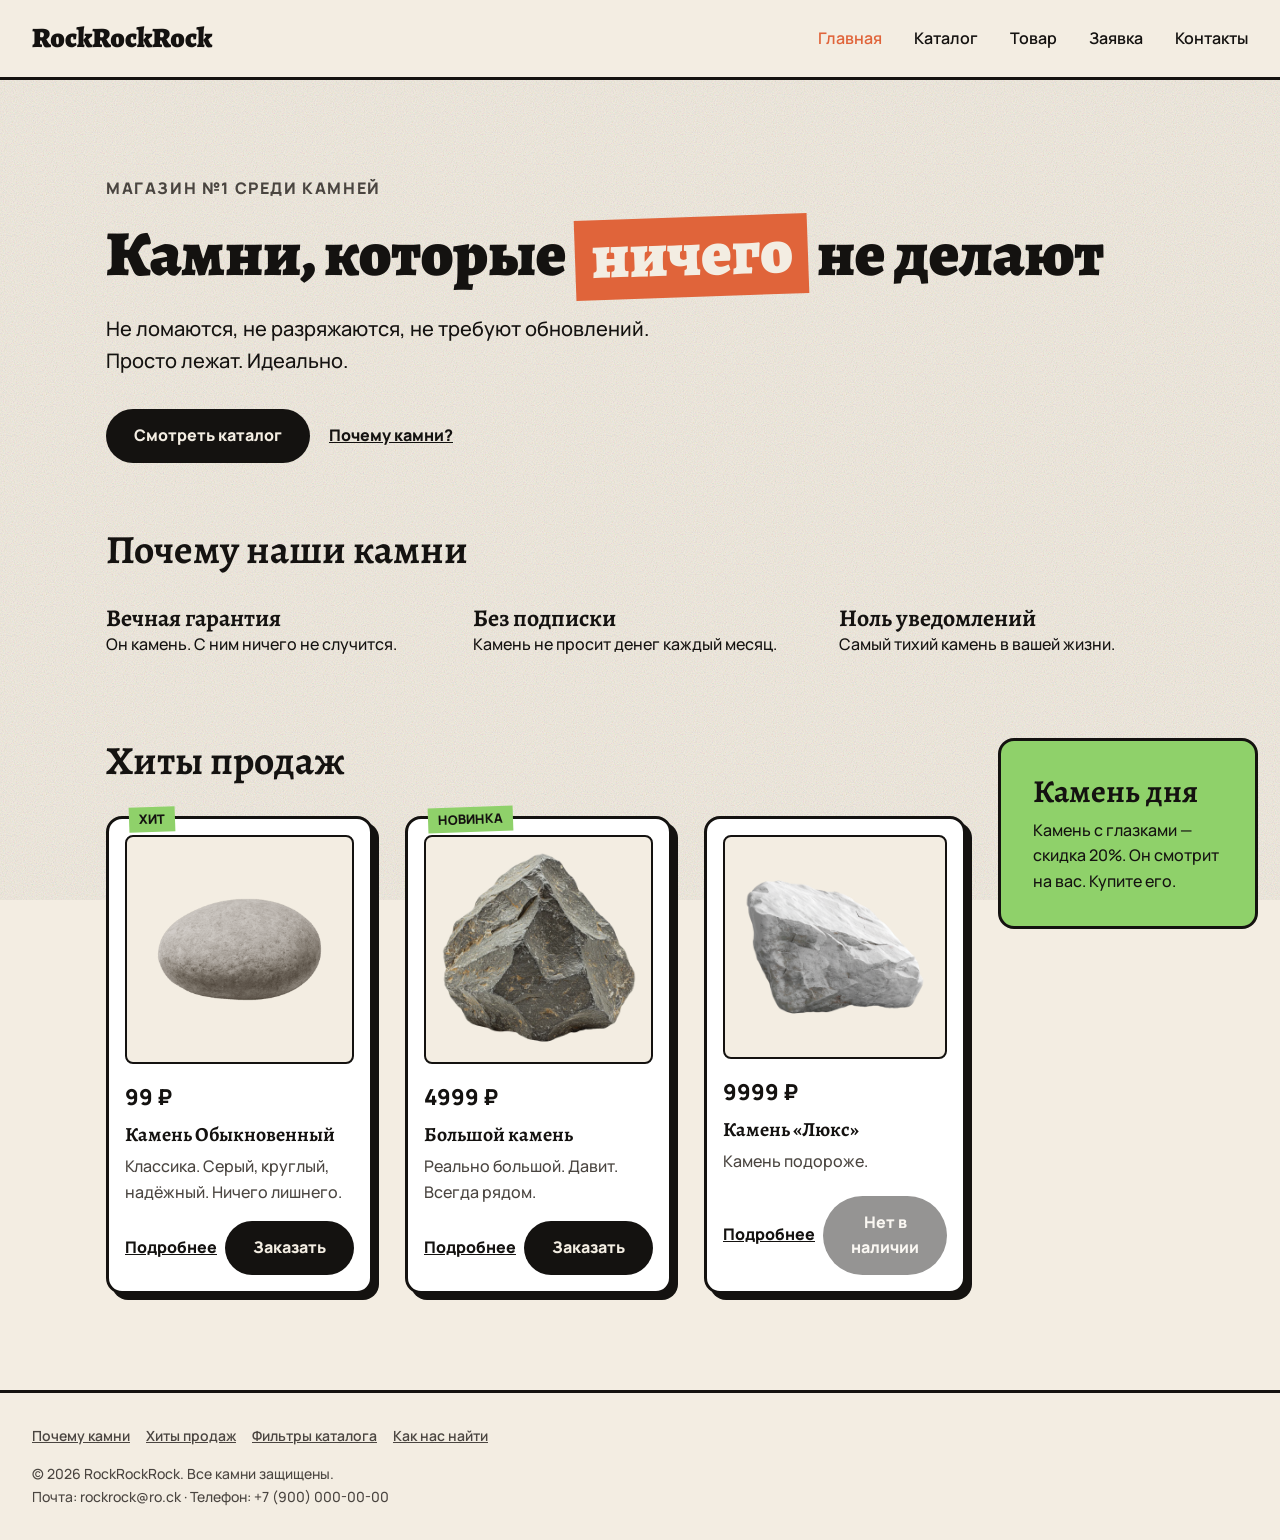
==== commit ee2fd7b0: "feat: add flexbox and grid layout, product images, sticky header" ====
--- a/index.html
+++ b/index.html
@@ -26,8 +26,8 @@
 
         <nav class="site-nav" aria-label="Основная навигация">
             <ul class="site-nav__list">
-                <li class="site-nav__item"><a class="site-nav__link site-nav__link--active"
-                        href="index.html" aria-current="page">Главная</a></li>
+                <li class="site-nav__item"><a class="site-nav__link site-nav__link--active" href="index.html"
+                        aria-current="page">Главная</a></li>
                 <li class="site-nav__item"><a class="site-nav__link" href="catalog.html">Каталог</a></li>
                 <li class="site-nav__item"><a class="site-nav__link" href="product.html">Товар</a></li>
                 <li class="site-nav__item"><a class="site-nav__link" href="order.html">Заявка</a></li>
@@ -69,49 +69,60 @@
 
 
 
-        <section class="popular" id="popular">
-            <h2 class="section-title">Хиты продаж</h2>
-
-            <div class="popular__grid">
-                <article class="product-card">
-                    <span class="product-card__badge">Хит</span>
-                    <h3 class="product-card__title">Камень Обыкновенный</h3>
-                    <p class="product-card__description">Классика. Серый, круглый, надёжный. Ничего лишнего.</p>
-                    <p class="product-card__price">99 ₽</p>
-                    <a class="product-card__link" href="product.html">Подробнее</a>
-                    <button class="button product-card__button" type="button" data-product="Камень Обыкновенный">
-                        Заказать
-                    </button>
-
-                </article>
-
-                <article class="product-card">
-                    <span class="product-card__badge">Новинка</span>
-                    <h3 class="product-card__title">Большой камень</h3>
-                    <p class="product-card__description">Реально большой. Давит. Всегда рядом.</p>
-                    <p class="product-card__price">4999 ₽</p>
-                    <a class="product-card__link" href="product.html">Подробнее</a>
-                    <button class="button product-card__button" type="button" data-product="Большой камень">
-                        Заказать
-                    </button>
-                </article>
-
-                <article class="product-card">
-                    <h3 class="product-card__title">Камень «Люкс»</h3>
-                    <p class="product-card__description">Камень подороже.</p>
-                    <p class="product-card__price">9999 ₽</p>
-                    <a class="product-card__link" href="product.html">Подробнее</a>
-                    <button class="button product-card__button" type="button" data-product="Камень «Люкс»" disabled>
-                        Нет в наличии
-                    </button>
-                </article>
-            </div>
-        </section>
-
-        <aside class="promo">
-            <h2 class="promo__title">Камень дня</h2>
-            <p class="promo__text">Камень с глазками - скидка 20%. Он смотрит на вас. Купите его.</p>
-        </aside>
+        <div class="home-layout">
+            <section class="popular" id="popular">
+                <h2 class="section-title">Хиты продаж</h2>
+
+                <div class="popular__grid">
+                    <article class="product-card">
+                        <img class="product-card__image" src="images/rock-1.webp" alt="Камень Обыкновенный" width="300"
+                            height="300">
+                        <span class="product-card__badge">Хит</span>
+                        <p class="product-card__price">99 ₽</p>
+                        <h3 class="product-card__title">Камень Обыкновенный</h3>
+                        <p class="product-card__description">Классика. Серый, круглый, надёжный. Ничего лишнего.</p>
+                        <div class="product-card__actions">
+                            <a class="product-card__link" href="product.html">Подробнее</a>
+                            <button class="button product-card__button" type="button"
+                                data-product="Камень Обыкновенный">Заказать</button>
+                        </div>
+                    </article>
+
+                    <article class="product-card">
+                        <img class="product-card__image" src="images/rock-2.webp" alt="Большой камень" width="300"
+                            height="300">
+                        <span class="product-card__badge">Новинка</span>
+                        <p class="product-card__price">4999 ₽</p>
+                        <h3 class="product-card__title">Большой камень</h3>
+                        <p class="product-card__description">Реально большой. Давит. Всегда рядом.</p>
+                        <div class="product-card__actions">
+                            <a class="product-card__link" href="product.html">Подробнее</a>
+                            <button class="button product-card__button" type="button"
+                                data-product="Большой камень">Заказать</button>
+                        </div>
+                    </article>
+
+                    <article class="product-card">
+                        <img class="product-card__image" src="images/rock-3.webp" alt="Камень «Люкс»" width="300"
+                            height="300">
+                        <p class="product-card__price">9999 ₽</p>
+                        <h3 class="product-card__title">Камень «Люкс»</h3>
+                        <p class="product-card__description">Камень подороже.</p>
+                        <div class="product-card__actions">
+                            <a class="product-card__link" href="product.html">Подробнее</a>
+                            <button class="button product-card__button" type="button" data-product="Камень «Люкс»"
+                                disabled>Нет в наличии</button>
+                        </div>
+                    </article>
+                </div>
+            </section>
+
+            <aside class="promo">
+                <h2 class="promo__title">Камень дня</h2>
+                <p class="promo__text">Камень с глазками — скидка 20%. Он смотрит на вас. Купите его.</p>
+            </aside>
+        </div>
+
 
 
         <!-- модальное окно -->
--- a/css/style.css
+++ b/css/style.css
@@ -8,7 +8,7 @@
   --color-text: #141210;
   --color-text-muted: #4a4540;
   --color-accent: #e0643a;
-  --color-accent-2: #4fb3bf;
+  --color-accent-2: #8fd16a;
   --color-border: #141210;
   --color-danger: #c62828;
   --color-danger-bg: #fdecea;
@@ -80,7 +80,7 @@
 :target {
   outline: 3px dashed var(--color-accent);
   outline-offset: 8px;
-  scroll-margin-top: var(--space-lg);
+  scroll-margin-top: 100px;
 }
 
 body {
@@ -267,8 +267,7 @@
   background-color: var(--color-surface);
   border: var(--border);
   border-radius: var(--radius-md);
-  padding: var(--space-lg);
-  margin-bottom: var(--space-md);
+  padding: var(--space-md);
   box-shadow: var(--shadow);
   transition: transform var(--transition), box-shadow var(--transition);
 }
@@ -290,7 +289,7 @@
 }
 
 .product-card__title {
-  font-size: 26px;
+  font-size: 20px;
   margin: var(--space-sm) 0;
 }
 
@@ -310,10 +309,6 @@
 
 .product-card__link:hover {
   color: var(--color-accent);
-}
-
-.product-card__button {
-  margin-left: var(--space-md);
 }
 
 
@@ -491,7 +486,6 @@
   border: var(--border);
   border-radius: var(--radius-md);
   padding: var(--space-lg);
-  margin-bottom: var(--space-lg);
 }
 
 .filters__title {
@@ -522,7 +516,6 @@
   border-radius: var(--radius-md);
   box-shadow: var(--shadow);
   background-color: var(--color-surface);
-  margin-bottom: var(--space-lg);
 }
 
 .product__title {
@@ -622,3 +615,135 @@
 .footer-nav__link:hover {
   color: var(--color-accent);
 }
+
+/* =========================================
+   15. РАСКЛАДКА: FLEXBOX И GRID
+   ========================================= */
+
+/* шапка: логотип слева, меню справа, прилипает к верху */
+.site-header {
+  position: sticky;
+  top: 0;
+  z-index: 50;
+  display: flex;
+  justify-content: space-between;
+  align-items: center;
+  gap: var(--space-lg);
+}
+
+/* меню в строку */
+.site-nav__list {
+  display: flex;
+  gap: var(--space-lg);
+}
+
+/* преимущества — три колонки */
+.advantages__list {
+  display: grid;
+  grid-template-columns: repeat(3, 1fr);
+  gap: var(--space-lg);
+}
+
+/* главная: хиты слева, «Камень дня» справа */
+.home-layout {
+  display: grid;
+  grid-template-columns: 1fr 260px;
+  gap: var(--space-lg);
+  align-items: start;
+}
+
+/* сетка карточек — по три в ряд */
+.popular__grid,
+.catalog__products {
+  display: grid;
+  grid-template-columns: repeat(3, 1fr);
+  gap: var(--space-lg);
+}
+
+/* карточка внутри — колонка */
+.product-card {
+  position: relative;
+  display: flex;
+  flex-direction: column;
+}
+
+.product-card__image {
+  width: 100%;
+  height: auto;
+  aspect-ratio: 1 / 1;
+  object-fit: cover;
+  border: 2px solid var(--color-border);
+  border-radius: var(--radius-sm);
+  background-color: var(--color-bg);
+  margin-bottom: var(--space-md);
+}
+
+/* бейдж — наклейка в углу поверх картинки */
+.product-card__badge {
+  position: absolute;
+  top: -12px;
+  left: 20px;
+  z-index: 1;
+}
+
+.product-card__price {
+  margin: 0;
+}
+
+/* ссылка и кнопка — в строку, прижаты к низу карточки */
+.product-card__actions {
+  display: flex;
+  justify-content: space-between;
+  align-items: center;
+  gap: var(--space-sm);
+  margin-top: auto;
+  padding-top: var(--space-md);
+}
+
+/* каталог: фильтры слева, товары справа */
+.catalog {
+  display: grid;
+  grid-template-columns: 240px 1fr;
+  grid-template-areas: "filters products";
+  gap: var(--space-lg);
+  align-items: start;
+}
+
+.filters {
+  grid-area: filters;
+  position: sticky;
+  top: 100px;
+}
+
+.catalog__products {
+  grid-area: products;
+}
+
+/* страница товара: фото слева, описание справа */
+.product {
+  display: grid;
+  grid-template-columns: 1fr 1fr;
+  gap: var(--space-xl);
+  align-items: center;
+}
+
+.product__image {
+  width: 100%;
+  height: auto;
+  aspect-ratio: 1 / 1;
+  object-fit: cover;
+}
+
+/* =========================================
+   16. ДЕКОР: ЗЕРНИСТОСТЬ 
+   ========================================= */
+body::before {
+  content: "";
+  position: fixed;
+  inset: 0;
+  z-index: -1;
+  pointer-events: none;
+  opacity: 0.3;
+  mix-blend-mode: multiply;
+  background-image: url("data:image/svg+xml,%3Csvg xmlns='http://www.w3.org/2000/svg' width='200' height='200'%3E%3Cfilter id='noise'%3E%3CfeTurbulence type='fractalNoise' baseFrequency='0.9' numOctaves='3' stitchTiles='stitch'/%3E%3C/filter%3E%3Crect width='100%25' height='100%25' filter='url(%23noise)'/%3E%3C/svg%3E");
+}
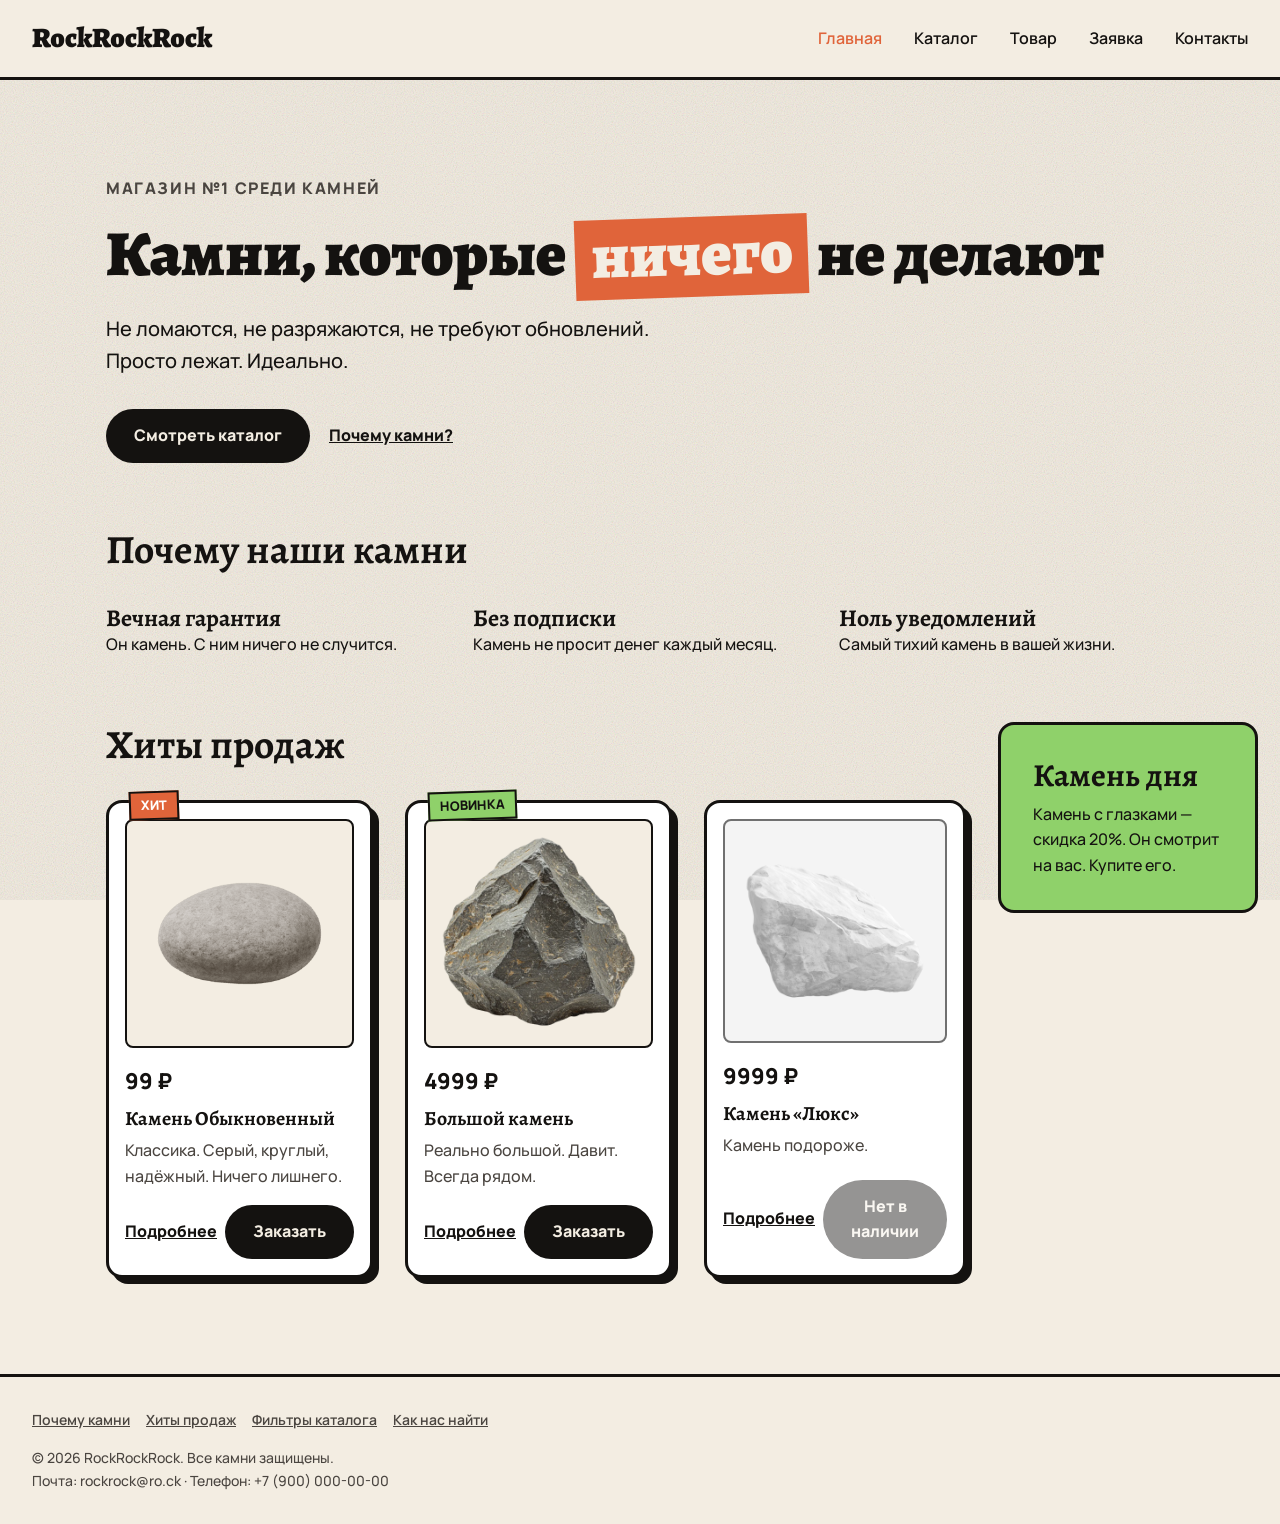
==== commit 39cb5224: "refactor: clean up BEM classes, merge duplicate CSS rules" ====
--- a/index.html
+++ b/index.html
@@ -77,7 +77,7 @@
                     <article class="product-card">
                         <img class="product-card__image" src="images/rock-1.webp" alt="Камень Обыкновенный" width="300"
                             height="300">
-                        <span class="product-card__badge">Хит</span>
+                        <span class="product-card__badge badge badge--hit">Хит</span>
                         <p class="product-card__price">99 ₽</p>
                         <h3 class="product-card__title">Камень Обыкновенный</h3>
                         <p class="product-card__description">Классика. Серый, круглый, надёжный. Ничего лишнего.</p>
@@ -91,7 +91,7 @@
                     <article class="product-card">
                         <img class="product-card__image" src="images/rock-2.webp" alt="Большой камень" width="300"
                             height="300">
-                        <span class="product-card__badge">Новинка</span>
+                        <span class="product-card__badge badge badge--new">Новинка</span>
                         <p class="product-card__price">4999 ₽</p>
                         <h3 class="product-card__title">Большой камень</h3>
                         <p class="product-card__description">Реально большой. Давит. Всегда рядом.</p>
@@ -102,7 +102,7 @@
                         </div>
                     </article>
 
-                    <article class="product-card">
+                    <article class="product-card product-card--soldout">
                         <img class="product-card__image" src="images/rock-3.webp" alt="Камень «Люкс»" width="300"
                             height="300">
                         <p class="product-card__price">9999 ₽</p>
@@ -173,8 +173,8 @@
                 </div>
 
                 <div class="order-form__field order-form__field--checkbox">
-                    <input id="order-agreement" name="agreement" type="checkbox" required>
-                    <label for="order-agreement">Я согласен на обработку данных</label>
+                    <input class="order-form__checkbox" id="order-agreement" name="agreement" type="checkbox" required>
+                    <label class="order-form__checkbox-label" for="order-agreement">Я согласен на обработку данных</label>
                 </div>
 
                 <div class="order-form__actions">
@@ -197,10 +197,10 @@
     <footer class="site-footer" id="contacts">
         <nav class="footer-nav" aria-label="Быстрые ссылки">
             <ul class="footer-nav__list">
-                <li><a class="footer-nav__link" href="index.html#advantages">Почему камни</a></li>
-                <li><a class="footer-nav__link" href="index.html#popular">Хиты продаж</a></li>
-                <li><a class="footer-nav__link" href="catalog.html#filters">Фильтры каталога</a></li>
-                <li><a class="footer-nav__link" href="contacts.html#address">Как нас найти</a></li>
+                <li class="footer-nav__item"><a class="footer-nav__link" href="index.html#advantages">Почему камни</a></li>
+                <li class="footer-nav__item"><a class="footer-nav__link" href="index.html#popular">Хиты продаж</a></li>
+                <li class="footer-nav__item"><a class="footer-nav__link" href="catalog.html#filters">Фильтры каталога</a></li>
+                <li class="footer-nav__item"><a class="footer-nav__link" href="contacts.html#address">Как нас найти</a></li>
             </ul>
         </nav>
         <p class="site-footer__text">© 2026 RockRockRock. Все камни защищены.</p>
--- a/css/style.css
+++ b/css/style.css
@@ -9,6 +9,7 @@
   --color-text-muted: #4a4540;
   --color-accent: #e0643a;
   --color-accent-2: #8fd16a;
+  --color-accent-3: #f2c94c;
   --color-border: #141210;
   --color-danger: #c62828;
   --color-danger-bg: #fdecea;
@@ -37,6 +38,9 @@
 
   /* анимация */
   --transition: 0.15s ease;
+
+  /* высота липкой шапки — отступ для якорей и липких фильтров */
+  --header-offset: 100px;
 }
 
 
@@ -72,15 +76,8 @@
 /* =========================================
    3. БАЗОВЫЕ СТИЛИ
    ========================================= */
-
 html {
   scroll-behavior: smooth;
-}
-
-:target {
-  outline: 3px dashed var(--color-accent);
-  outline-offset: 8px;
-  scroll-margin-top: 100px;
 }
 
 body {
@@ -111,12 +108,24 @@
   outline-offset: 3px;
 }
 
+/* цель якорной ссылки */
+:target {
+  outline: 3px dashed var(--color-accent);
+  outline-offset: 8px;
+  scroll-margin-top: var(--header-offset);
+}
+
 .page {
   max-width: 1100px;
   margin: 0 auto;
   padding: var(--space-lg) var(--space-md);
 }
 
+.page-title {
+  font-size: 48px;
+  margin-bottom: var(--space-lg);
+}
+
 .section-title {
   font-size: 40px;
   margin-bottom: var(--space-lg);
@@ -129,19 +138,15 @@
 .button {
   display: inline-block;
   padding: 14px 28px;
+  border: none;
+  border-radius: var(--radius-pill);
   background-color: var(--color-text);
   color: var(--color-bg);
+  font: inherit;
   font-weight: 800;
   text-decoration: none;
-  border-radius: var(--radius-pill);
+  cursor: pointer;
   transition: transform var(--transition), box-shadow var(--transition), background-color var(--transition);
-}
-
-button.button {
-  border: none;
-  font: inherit;
-  font-weight: 800;
-  cursor: pointer;
 }
 
 /* наведение — кнопка «приподнимается» */
@@ -168,7 +173,7 @@
   color: var(--color-bg);
 }
 
-/* выключенная кнопка */
+/* выключенная кнопка (для ссылки-кнопки — модификатор) */
 .button:disabled,
 .button--disabled {
   opacity: 0.45;
@@ -177,9 +182,45 @@
 
 
 /* =========================================
-   5. ШАПКА И НАВИГАЦИЯ
+   5. БЕЙДЖ (отдельный блок, используется в миксах)
+   ========================================= */
+.badge {
+  display: inline-block;
+  padding: 2px 10px;
+  border: 2px solid var(--color-border);
+  background-color: var(--color-accent-2);
+  color: var(--color-text);
+  font-size: 13px;
+  font-weight: 800;
+  text-transform: uppercase;
+  transform: rotate(-2deg);
+}
+
+.badge--hit {
+  background-color: var(--color-accent);
+  color: var(--color-surface);
+}
+
+.badge--new {
+  background-color: var(--color-accent-2);
+}
+
+.badge--sale {
+  background-color: var(--color-accent-3);
+}
+
+
+/* =========================================
+   6. ШАПКА И НАВИГАЦИЯ
    ========================================= */
 .site-header {
+  position: sticky;
+  top: 0;
+  z-index: 50;
+  display: flex;
+  justify-content: space-between;
+  align-items: center;
+  gap: var(--space-lg);
   padding: var(--space-md) var(--space-lg);
   border-bottom: var(--border);
   background-color: var(--color-bg);
@@ -192,6 +233,11 @@
   text-decoration: none;
 }
 
+.site-nav__list {
+  display: flex;
+  gap: var(--space-lg);
+}
+
 .site-nav__link {
   font-weight: 600;
   text-decoration: none;
@@ -209,7 +255,33 @@
 
 
 /* =========================================
-   6. HERO
+   7. ХЛЕБНЫЕ КРОШКИ
+   ========================================= */
+.breadcrumbs {
+  margin-bottom: var(--space-md);
+  font-size: 14px;
+  color: var(--color-text-muted);
+}
+
+/* разделитель перед каждой крошкой, кроме первой */
+.breadcrumbs__item + .breadcrumbs__item::before {
+  content: "/";
+  margin: 0 var(--space-sm);
+  color: var(--color-text-muted);
+}
+
+.breadcrumbs__link:hover {
+  color: var(--color-accent);
+}
+
+.breadcrumbs__item--current {
+  color: var(--color-text);
+  font-weight: 600;
+}
+
+
+/* =========================================
+   8. HERO
    ========================================= */
 .hero {
   padding: var(--space-xl) 0;
@@ -242,79 +314,54 @@
   margin-bottom: var(--space-lg);
 }
 
-
-/* =========================================
-   7. ПРЕИМУЩЕСТВА
-   ========================================= */
-.advantages,
+.hero__link {
+  margin-left: var(--space-md);
+  font-weight: 800;
+}
+
+.hero__link:hover {
+  color: var(--color-accent);
+}
+
+
+/* =========================================
+   9. ПРЕИМУЩЕСТВА
+   ========================================= */
+.advantages {
+  margin-bottom: var(--space-xl);
+}
+
+.advantages__list {
+  display: grid;
+  grid-template-columns: repeat(3, 1fr);
+  gap: var(--space-lg);
+}
+
+.advantages__title {
+  font-size: 24px;
+}
+
+
+/* =========================================
+   10. ГЛАВНАЯ: ХИТЫ И «КАМЕНЬ ДНЯ»
+   ========================================= */
+.home-layout {
+  display: grid;
+  grid-template-columns: 1fr 260px;
+  gap: var(--space-lg);
+  align-items: start;
+}
+
 .popular {
   margin-bottom: var(--space-xl);
 }
 
-.advantages__item {
-  margin-bottom: var(--space-md);
-}
-
-.advantages__title {
-  font-size: 24px;
-}
-
-
-/* =========================================
-   8. КАРТОЧКИ ТОВАРОВ
-   ========================================= */
-.product-card {
-  background-color: var(--color-surface);
-  border: var(--border);
-  border-radius: var(--radius-md);
-  padding: var(--space-md);
-  box-shadow: var(--shadow);
-  transition: transform var(--transition), box-shadow var(--transition);
-}
-
-/* карточка приподнимается при наведении */
-.product-card:hover {
-  transform: translate(-4px, -4px);
-  box-shadow: var(--shadow-lg);
-}
-
-.product-card__badge {
-  display: inline-block;
-  background-color: var(--color-accent-2);
-  padding: 2px 10px;
-  font-size: 13px;
-  font-weight: 800;
-  transform: rotate(-2deg);
-  text-transform: uppercase;
-}
-
-.product-card__title {
-  font-size: 20px;
-  margin: var(--space-sm) 0;
-}
-
-.product-card__description {
-  color: var(--color-text-muted);
-}
-
-.product-card__price {
-  font-size: 22px;
-  font-weight: 800;
-  margin: var(--space-md) 0;
-}
-
-.product-card__link {
-  font-weight: 800;
-}
-
-.product-card__link:hover {
-  color: var(--color-accent);
-}
-
-
-/* =========================================
-   9. БОКОВОЙ БЛОК
-   ========================================= */
+.popular__grid {
+  display: grid;
+  grid-template-columns: repeat(3, 1fr);
+  gap: var(--space-lg);
+}
+
 .promo {
   background-color: var(--color-accent-2);
   border: var(--border);
@@ -329,7 +376,212 @@
 
 
 /* =========================================
-   10. МОДАЛЬНОЕ ОКНО
+   11. КАРТОЧКА ТОВАРА
+   ========================================= */
+.product-card {
+  position: relative;
+  display: flex;
+  flex-direction: column;
+  padding: var(--space-md);
+  background-color: var(--color-surface);
+  border: var(--border);
+  border-radius: var(--radius-md);
+  box-shadow: var(--shadow);
+  transition: transform var(--transition), box-shadow var(--transition);
+}
+
+/* карточка приподнимается при наведении */
+.product-card:hover {
+  transform: translate(-4px, -4px);
+  box-shadow: var(--shadow-lg);
+}
+
+.product-card__image {
+  width: 100%;
+  height: auto;
+  aspect-ratio: 1 / 1;
+  object-fit: cover;
+  margin-bottom: var(--space-md);
+  border: 2px solid var(--color-border);
+  border-radius: var(--radius-sm);
+  background-color: var(--color-bg);
+}
+
+/* бейдж — наклейка в углу поверх картинки (вид задаёт блок .badge) */
+.product-card__badge {
+  position: absolute;
+  top: -12px;
+  left: 20px;
+  z-index: 1;
+}
+
+.product-card__price {
+  font-size: 22px;
+  font-weight: 800;
+}
+
+.product-card__title {
+  font-size: 20px;
+  margin: var(--space-sm) 0;
+}
+
+.product-card__description {
+  color: var(--color-text-muted);
+}
+
+/* ссылка и кнопка — в строку, прижаты к низу карточки */
+.product-card__actions {
+  display: flex;
+  justify-content: space-between;
+  align-items: center;
+  gap: var(--space-sm);
+  margin-top: auto;
+  padding-top: var(--space-md);
+}
+
+.product-card__link {
+  font-weight: 800;
+}
+
+.product-card__link:hover {
+  color: var(--color-accent);
+}
+
+/* вариант карточки: товара нет в наличии */
+.product-card--soldout .product-card__image {
+  filter: grayscale(1);
+  opacity: 0.6;
+}
+
+
+/* =========================================
+   12. КАТАЛОГ И ФИЛЬТРЫ
+   ========================================= */
+.catalog {
+  display: grid;
+  grid-template-columns: 240px 1fr;
+  grid-template-areas: "filters products";
+  gap: var(--space-lg);
+  align-items: start;
+}
+
+.catalog__products {
+  grid-area: products;
+  display: grid;
+  grid-template-columns: repeat(3, 1fr);
+  gap: var(--space-lg);
+}
+
+.filters {
+  grid-area: filters;
+  position: sticky;
+  top: var(--header-offset);
+  padding: var(--space-lg);
+  background-color: var(--color-surface);
+  border: var(--border);
+  border-radius: var(--radius-md);
+}
+
+.filters__title {
+  font-size: 28px;
+  margin-bottom: var(--space-md);
+}
+
+.filters__subtitle {
+  font-size: 18px;
+  margin: var(--space-md) 0 var(--space-sm);
+}
+
+.filters__option {
+  cursor: pointer;
+}
+
+.filters__checkbox {
+  accent-color: var(--color-accent);
+}
+
+
+/* =========================================
+   13. СТРАНИЦА ТОВАРА И ТАБЛИЦА
+   ========================================= */
+.product {
+  display: grid;
+  grid-template-columns: 1fr 1fr;
+  gap: var(--space-xl);
+  align-items: center;
+  margin-bottom: var(--space-xl);
+}
+
+.product__image {
+  width: 100%;
+  height: auto;
+  aspect-ratio: 1 / 1;
+  object-fit: cover;
+  border: var(--border);
+  border-radius: var(--radius-md);
+  box-shadow: var(--shadow);
+  background-color: var(--color-surface);
+}
+
+.product__title {
+  font-size: 48px;
+  margin: var(--space-sm) 0 var(--space-md);
+}
+
+.product__text {
+  max-width: 560px;
+  margin-bottom: var(--space-md);
+}
+
+.product__price {
+  font-size: 32px;
+  font-weight: 800;
+  margin-bottom: var(--space-lg);
+}
+
+.specs {
+  width: 100%;
+  max-width: 640px;
+  border-collapse: collapse;
+  background-color: var(--color-surface);
+  border: var(--border);
+  box-shadow: var(--shadow);
+}
+
+.specs__caption {
+  text-align: left;
+  font-family: var(--font-title);
+  font-size: 28px;
+  font-weight: 900;
+  margin-bottom: var(--space-md);
+}
+
+.specs__row:hover {
+  background-color: var(--color-bg);
+}
+
+.specs__row--head:hover {
+  background-color: transparent;
+}
+
+.specs__cell {
+  padding: 12px var(--space-md);
+  text-align: left;
+  border-bottom: 2px solid var(--color-border);
+}
+
+.specs__cell--head {
+  background-color: var(--color-text);
+  color: var(--color-bg);
+}
+
+.specs__cell--title {
+  font-weight: 800;
+}
+
+
+/* =========================================
+   14. МОДАЛЬНОЕ ОКНО
    ========================================= */
 .order-dialog {
   width: min(100% - 32px, 560px);
@@ -352,10 +604,21 @@
 
 
 /* =========================================
-   11. ФОРМА
-   ========================================= */
+   15. ФОРМА ЗАЯВКИ
+   ========================================= */
+.order-page {
+  max-width: 560px;
+  margin-bottom: var(--space-xl);
+}
+
 .order-form__field {
   margin-bottom: var(--space-md);
+}
+
+.order-form__field--checkbox {
+  display: flex;
+  align-items: center;
+  gap: var(--space-sm);
 }
 
 .order-form__label {
@@ -379,7 +642,7 @@
   border-color: var(--color-accent-2);
 }
 
-/* поле в фокусе (кликом или табом) */
+/* поле в фокусе (кликом или табом) — стоит ниже :hover, поэтому важнее */
 .order-form__input:focus {
   outline: none;
   border-color: var(--color-accent-2);
@@ -398,17 +661,15 @@
   font-size: 13px;
 }
 
-.order-form__field--checkbox {
-  display: flex;
-  align-items: center;
-  gap: var(--space-sm);
-}
-
 /* чекбокс в цвет акцента */
-.order-form__field--checkbox input {
+.order-form__checkbox {
   width: 20px;
   height: 20px;
   accent-color: var(--color-accent);
+  cursor: pointer;
+}
+
+.order-form__checkbox-label {
   cursor: pointer;
 }
 
@@ -419,10 +680,7 @@
   margin-top: var(--space-lg);
 }
 
-
-/* =========================================
-   12. СООБЩЕНИЕ ОБ УСПЕХЕ
-   ========================================= */
+/* сообщение об успешной отправке */
 .success-message {
   position: fixed;
   right: var(--space-lg);
@@ -437,7 +695,38 @@
 
 
 /* =========================================
-   13. ПОДВАЛ
+   16. КОНТАКТЫ
+   ========================================= */
+.contacts {
+  margin-bottom: var(--space-xl);
+}
+
+.contacts__list {
+  font-style: normal;
+}
+
+.contacts__item {
+  margin-bottom: var(--space-sm);
+}
+
+.contacts__link:hover {
+  color: var(--color-accent);
+}
+
+.contacts-cta {
+  background-color: var(--color-accent-2);
+  border: var(--border);
+  border-radius: var(--radius-md);
+  padding: var(--space-lg);
+}
+
+.contacts-cta__text {
+  margin-bottom: var(--space-md);
+}
+
+
+/* =========================================
+   17. ПОДВАЛ
    ========================================= */
 .site-footer {
   padding: var(--space-lg);
@@ -446,158 +735,6 @@
   font-size: 14px;
 }
 
-/* =========================================
-   14. ВНУТРЕННИЕ СТРАНИЦЫ
-   ========================================= */
-.page-title {
-  font-size: 48px;
-  margin-bottom: var(--space-lg);
-}
-
-.hero__link {
-  margin-left: var(--space-md);
-  font-weight: 800;
-}
-
-.hero__link:hover {
-  color: var(--color-accent);
-}
-
-/* хлебные крошки */
-.breadcrumbs {
-  margin-bottom: var(--space-md);
-  font-size: 14px;
-  color: var(--color-text-muted);
-}
-
-.breadcrumbs__item + .breadcrumbs__item::before {
-  content: "/";
-  margin: 0 var(--space-sm);
-  color: var(--color-text-muted);
-}
-
-a.breadcrumbs__item:hover {
-  color: var(--color-accent);
-}
-
-/* фильтры каталога */
-.filters {
-  background-color: var(--color-surface);
-  border: var(--border);
-  border-radius: var(--radius-md);
-  padding: var(--space-lg);
-}
-
-.filters__title {
-  font-size: 28px;
-  margin-bottom: var(--space-md);
-}
-
-.filters__subtitle {
-  font-size: 18px;
-  margin: var(--space-md) 0 var(--space-sm);
-}
-
-.filters__option {
-  cursor: pointer;
-}
-
-.filters__option input {
-  accent-color: var(--color-accent);
-}
-
-/* страница товара */
-.product {
-  margin-bottom: var(--space-xl);
-}
-
-.product__image {
-  border: var(--border);
-  border-radius: var(--radius-md);
-  box-shadow: var(--shadow);
-  background-color: var(--color-surface);
-}
-
-.product__title {
-  font-size: 48px;
-  margin: var(--space-sm) 0 var(--space-md);
-}
-
-.product__text {
-  max-width: 560px;
-  margin-bottom: var(--space-md);
-}
-
-.product__price {
-  font-size: 32px;
-  font-weight: 800;
-  margin-bottom: var(--space-lg);
-}
-
-/* таблица характеристик */
-.specs {
-  width: 100%;
-  max-width: 640px;
-  border-collapse: collapse;
-  background-color: var(--color-surface);
-  border: var(--border);
-  box-shadow: var(--shadow);
-}
-
-.specs__caption {
-  text-align: left;
-  font-family: var(--font-title);
-  font-size: 28px;
-  font-weight: 900;
-  margin-bottom: var(--space-md);
-}
-
-.specs th,
-.specs td {
-  padding: 12px var(--space-md);
-  text-align: left;
-  border-bottom: 2px solid var(--color-border);
-}
-
-.specs thead th {
-  background-color: var(--color-text);
-  color: var(--color-bg);
-}
-
-.specs tbody tr:hover {
-  background-color: var(--color-bg);
-}
-
-/* заявка и контакты */
-.order-page {
-  max-width: 560px;
-  margin-bottom: var(--space-xl);
-}
-
-.contacts {
-  margin-bottom: var(--space-xl);
-}
-
-.contacts__list {
-  font-style: normal;
-}
-
-.contacts__item {
-  margin-bottom: var(--space-sm);
-}
-
-.contacts-cta {
-  background-color: var(--color-accent-2);
-  border: var(--border);
-  border-radius: var(--radius-md);
-  padding: var(--space-lg);
-}
-
-.contacts-cta__text {
-  margin-bottom: var(--space-md);
-}
-
-/* меню в подвале */
 .footer-nav {
   margin-bottom: var(--space-md);
 }
@@ -616,126 +753,9 @@
   color: var(--color-accent);
 }
 
-/* =========================================
-   15. РАСКЛАДКА: FLEXBOX И GRID
-   ========================================= */
-
-/* шапка: логотип слева, меню справа, прилипает к верху */
-.site-header {
-  position: sticky;
-  top: 0;
-  z-index: 50;
-  display: flex;
-  justify-content: space-between;
-  align-items: center;
-  gap: var(--space-lg);
-}
-
-/* меню в строку */
-.site-nav__list {
-  display: flex;
-  gap: var(--space-lg);
-}
-
-/* преимущества — три колонки */
-.advantages__list {
-  display: grid;
-  grid-template-columns: repeat(3, 1fr);
-  gap: var(--space-lg);
-}
-
-/* главная: хиты слева, «Камень дня» справа */
-.home-layout {
-  display: grid;
-  grid-template-columns: 1fr 260px;
-  gap: var(--space-lg);
-  align-items: start;
-}
-
-/* сетка карточек — по три в ряд */
-.popular__grid,
-.catalog__products {
-  display: grid;
-  grid-template-columns: repeat(3, 1fr);
-  gap: var(--space-lg);
-}
-
-/* карточка внутри — колонка */
-.product-card {
-  position: relative;
-  display: flex;
-  flex-direction: column;
-}
-
-.product-card__image {
-  width: 100%;
-  height: auto;
-  aspect-ratio: 1 / 1;
-  object-fit: cover;
-  border: 2px solid var(--color-border);
-  border-radius: var(--radius-sm);
-  background-color: var(--color-bg);
-  margin-bottom: var(--space-md);
-}
-
-/* бейдж — наклейка в углу поверх картинки */
-.product-card__badge {
-  position: absolute;
-  top: -12px;
-  left: 20px;
-  z-index: 1;
-}
-
-.product-card__price {
-  margin: 0;
-}
-
-/* ссылка и кнопка — в строку, прижаты к низу карточки */
-.product-card__actions {
-  display: flex;
-  justify-content: space-between;
-  align-items: center;
-  gap: var(--space-sm);
-  margin-top: auto;
-  padding-top: var(--space-md);
-}
-
-/* каталог: фильтры слева, товары справа */
-.catalog {
-  display: grid;
-  grid-template-columns: 240px 1fr;
-  grid-template-areas: "filters products";
-  gap: var(--space-lg);
-  align-items: start;
-}
-
-.filters {
-  grid-area: filters;
-  position: sticky;
-  top: 100px;
-}
-
-.catalog__products {
-  grid-area: products;
-}
-
-/* страница товара: фото слева, описание справа */
-.product {
-  display: grid;
-  grid-template-columns: 1fr 1fr;
-  gap: var(--space-xl);
-  align-items: center;
-}
-
-.product__image {
-  width: 100%;
-  height: auto;
-  aspect-ratio: 1 / 1;
-  object-fit: cover;
-}
-
-/* =========================================
-   16. ДЕКОР: ЗЕРНИСТОСТЬ 
+
+/* =========================================
+   18. ДЕКОР: ЗЕРНИСТОСТЬ ФОНА
    ========================================= */
 body::before {
   content: "";
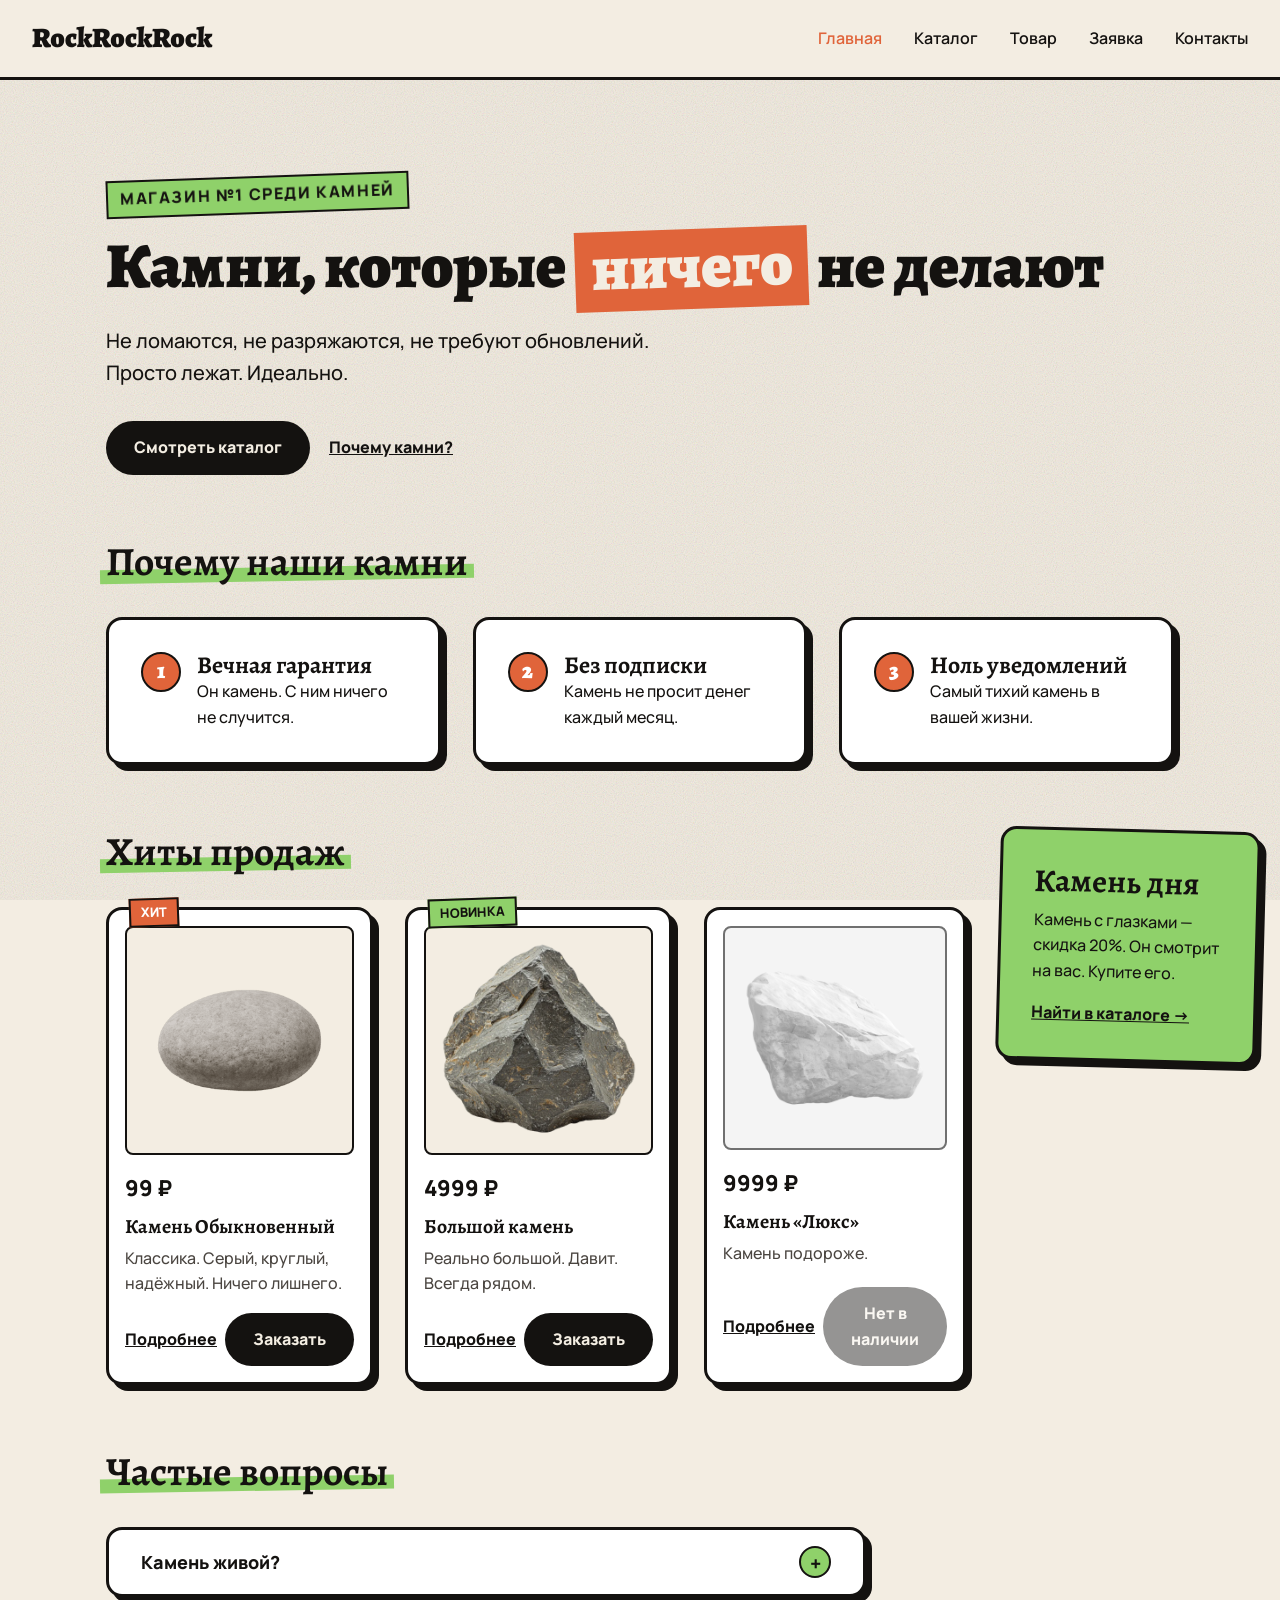
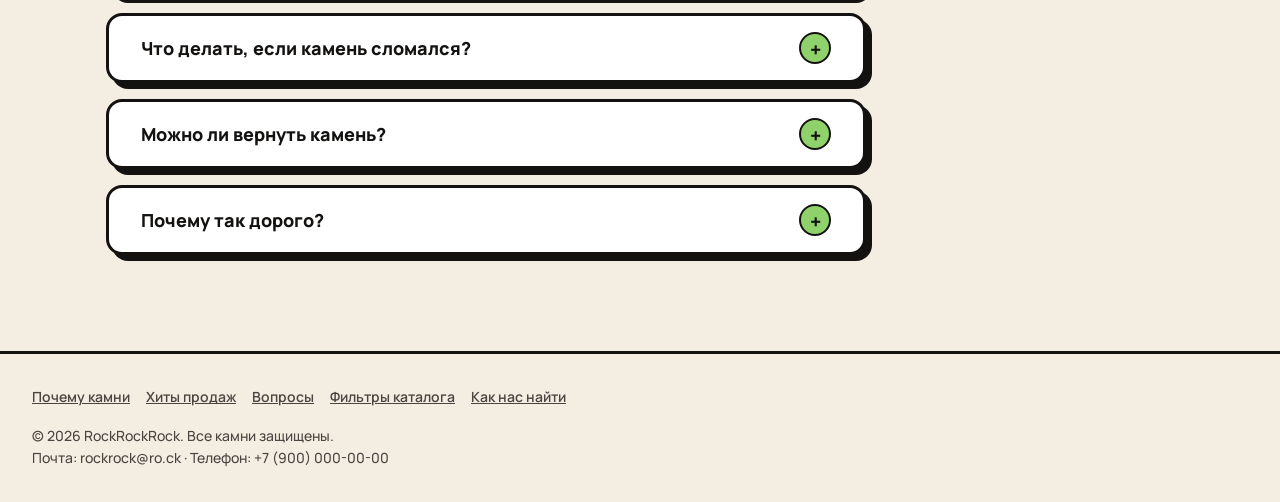
==== commit 567ce059: "feat: add FAQ, sticker styling, promo link" ====
--- a/index.html
+++ b/index.html
@@ -120,8 +120,36 @@
             <aside class="promo">
                 <h2 class="promo__title">Камень дня</h2>
                 <p class="promo__text">Камень с глазками — скидка 20%. Он смотрит на вас. Купите его.</p>
+                <a class="promo__link" href="catalog.html">Найти в каталоге →</a>
             </aside>
         </div>
+
+        <section class="faq" id="faq">
+            <h2 class="section-title">Частые вопросы</h2>
+
+            <div class="faq__list">
+                <details class="faq__item">
+                    <summary class="faq__question">Камень живой?</summary>
+                    <p class="faq__answer">Нет. Но он об этом не знает, поэтому не переживает.</p>
+                </details>
+
+                <details class="faq__item">
+                    <summary class="faq__question">Что делать, если камень сломался?</summary>
+                    <p class="faq__answer">Поздравляем: теперь у вас два камня.</p>
+                </details>
+
+                <details class="faq__item">
+                    <summary class="faq__question">Можно ли вернуть камень?</summary>
+                    <p class="faq__answer">Можно в течение 14 дней. Камень при этом не должен быть использован. Как вы его используете - не наше дело.</p>
+                </details>
+
+                <details class="faq__item">
+                    <summary class="faq__question">Почему так дорого?</summary>
+                    <p class="faq__answer">Каждый камень формировался миллионы лет. Считайте, что вы платите за выслугу.</p>
+                </details>
+            </div>
+        </section>
+
 
 
 
@@ -199,6 +227,7 @@
             <ul class="footer-nav__list">
                 <li class="footer-nav__item"><a class="footer-nav__link" href="index.html#advantages">Почему камни</a></li>
                 <li class="footer-nav__item"><a class="footer-nav__link" href="index.html#popular">Хиты продаж</a></li>
+                <li class="footer-nav__item"><a class="footer-nav__link" href="index.html#faq">Вопросы</a></li>
                 <li class="footer-nav__item"><a class="footer-nav__link" href="catalog.html#filters">Фильтры каталога</a></li>
                 <li class="footer-nav__item"><a class="footer-nav__link" href="contacts.html#address">Как нас найти</a></li>
             </ul>
--- a/css/style.css
+++ b/css/style.css
@@ -126,9 +126,24 @@
   margin-bottom: var(--space-lg);
 }
 
+/* заголовок раздела — с цветной полосой-маркером под текстом */
 .section-title {
+  position: relative;
+  display: inline-block;
   font-size: 40px;
   margin-bottom: var(--space-lg);
+}
+
+.section-title::after {
+  content: "";
+  position: absolute;
+  left: -6px;
+  right: -6px;
+  bottom: 4px;
+  z-index: -1;
+  height: 14px;
+  background-color: var(--color-accent-2);
+  transform: rotate(-1deg);
 }
 
 
@@ -287,11 +302,17 @@
   padding: var(--space-xl) 0;
 }
 
+/* надпись над заголовком — наклейка */
 .hero__label {
+  display: inline-block;
+  padding: 4px 12px;
+  border: 2px solid var(--color-border);
+  background-color: var(--color-accent-2);
+  color: var(--color-text);
   font-weight: 800;
   text-transform: uppercase;
   letter-spacing: 0.1em;
-  color: var(--color-text-muted);
+  transform: rotate(-2deg);
 }
 
 .hero__title {
@@ -332,9 +353,39 @@
 }
 
 .advantages__list {
+  counter-reset: advantage;
   display: grid;
   grid-template-columns: repeat(3, 1fr);
   gap: var(--space-lg);
+}
+
+/* карточки-наклейки с номерами, которые CSS считает сам */
+.advantages__item {
+  counter-increment: advantage;
+  position: relative;
+  padding: var(--space-lg) var(--space-lg) var(--space-lg) 88px;
+  background-color: var(--color-surface);
+  border: var(--border);
+  border-radius: var(--radius-md);
+  box-shadow: var(--shadow);
+}
+
+.advantages__item::before {
+  content: counter(advantage);
+  position: absolute;
+  top: var(--space-lg);
+  left: var(--space-lg);
+  width: 40px;
+  height: 40px;
+  display: grid;
+  place-items: center;
+  border: 2px solid var(--color-border);
+  border-radius: 50%;
+  background-color: var(--color-accent);
+  color: var(--color-surface);
+  font-family: var(--font-title);
+  font-size: 22px;
+  font-weight: 900;
 }
 
 .advantages__title {
@@ -362,11 +413,14 @@
   gap: var(--space-lg);
 }
 
+/* «Камень дня» — слегка наклеен криво */
 .promo {
+  padding: var(--space-lg);
   background-color: var(--color-accent-2);
   border: var(--border);
   border-radius: var(--radius-md);
-  padding: var(--space-lg);
+  box-shadow: var(--shadow);
+  transform: rotate(1.5deg);
 }
 
 .promo__title {
@@ -374,9 +428,91 @@
   margin-bottom: var(--space-sm);
 }
 
-
-/* =========================================
-   11. КАРТОЧКА ТОВАРА
+.promo__link {
+  display: inline-block;
+  margin-top: var(--space-md);
+  font-weight: 800;
+}
+
+.promo__link:hover {
+  color: var(--color-accent);
+}
+
+
+/* =========================================
+   11. FAQ — ЧАСТЫЕ ВОПРОСЫ
+   ========================================= */
+.faq {
+  margin-bottom: var(--space-xl);
+}
+
+.faq__list {
+  display: grid;
+  gap: var(--space-md);
+  max-width: 760px;
+}
+
+.faq__item {
+  background-color: var(--color-surface);
+  border: var(--border);
+  border-radius: var(--radius-md);
+  box-shadow: var(--shadow);
+  transition: box-shadow var(--transition), transform var(--transition);
+}
+
+/* атрибут open браузер ставит сам, когда вопрос раскрыт */
+.faq__item[open] {
+  transform: translate(-2px, -2px);
+  box-shadow: var(--shadow-lg);
+}
+
+.faq__question {
+  display: flex;
+  justify-content: space-between;
+  align-items: center;
+  gap: var(--space-md);
+  padding: var(--space-md) var(--space-lg);
+  font-weight: 800;
+  font-size: 18px;
+  cursor: pointer;
+  list-style: none;
+}
+
+/* убираем стандартный треугольник (Chrome/Safari) */
+.faq__question::-webkit-details-marker {
+  display: none;
+}
+
+/* свой значок «+» справа от вопроса */
+.faq__question::after {
+  content: "+";
+  flex-shrink: 0;
+  width: 32px;
+  height: 32px;
+  display: grid;
+  place-items: center;
+  border: 2px solid var(--color-border);
+  border-radius: 50%;
+  background-color: var(--color-accent-2);
+  font-size: 20px;
+  transition: transform var(--transition);
+}
+
+/* открытый вопрос: «+» поворачивается в «×» */
+.faq__item[open] .faq__question::after {
+  transform: rotate(45deg);
+  background-color: var(--color-accent);
+  color: var(--color-surface);
+}
+
+.faq__answer {
+  padding: 0 var(--space-lg) var(--space-md);
+  color: var(--color-text-muted);
+}
+
+
+/* =========================================
+   12. КАРТОЧКА ТОВАРА
    ========================================= */
 .product-card {
   position: relative;
@@ -455,7 +591,7 @@
 
 
 /* =========================================
-   12. КАТАЛОГ И ФИЛЬТРЫ
+   13. КАТАЛОГ И ФИЛЬТРЫ
    ========================================= */
 .catalog {
   display: grid;
@@ -502,7 +638,7 @@
 
 
 /* =========================================
-   13. СТРАНИЦА ТОВАРА И ТАБЛИЦА
+   14. СТРАНИЦА ТОВАРА И ТАБЛИЦА
    ========================================= */
 .product {
   display: grid;
@@ -581,7 +717,7 @@
 
 
 /* =========================================
-   14. МОДАЛЬНОЕ ОКНО
+   15. МОДАЛЬНОЕ ОКНО
    ========================================= */
 .order-dialog {
   width: min(100% - 32px, 560px);
@@ -604,7 +740,7 @@
 
 
 /* =========================================
-   15. ФОРМА ЗАЯВКИ
+   16. ФОРМА ЗАЯВКИ
    ========================================= */
 .order-page {
   max-width: 560px;
@@ -695,7 +831,7 @@
 
 
 /* =========================================
-   16. КОНТАКТЫ
+   17. КОНТАКТЫ
    ========================================= */
 .contacts {
   margin-bottom: var(--space-xl);
@@ -726,7 +862,7 @@
 
 
 /* =========================================
-   17. ПОДВАЛ
+   18. ПОДВАЛ
    ========================================= */
 .site-footer {
   padding: var(--space-lg);
@@ -755,7 +891,7 @@
 
 
 /* =========================================
-   18. ДЕКОР: ЗЕРНИСТОСТЬ ФОНА
+   19. ДЕКОР: ЗЕРНИСТОСТЬ ФОНА
    ========================================= */
 body::before {
   content: "";
